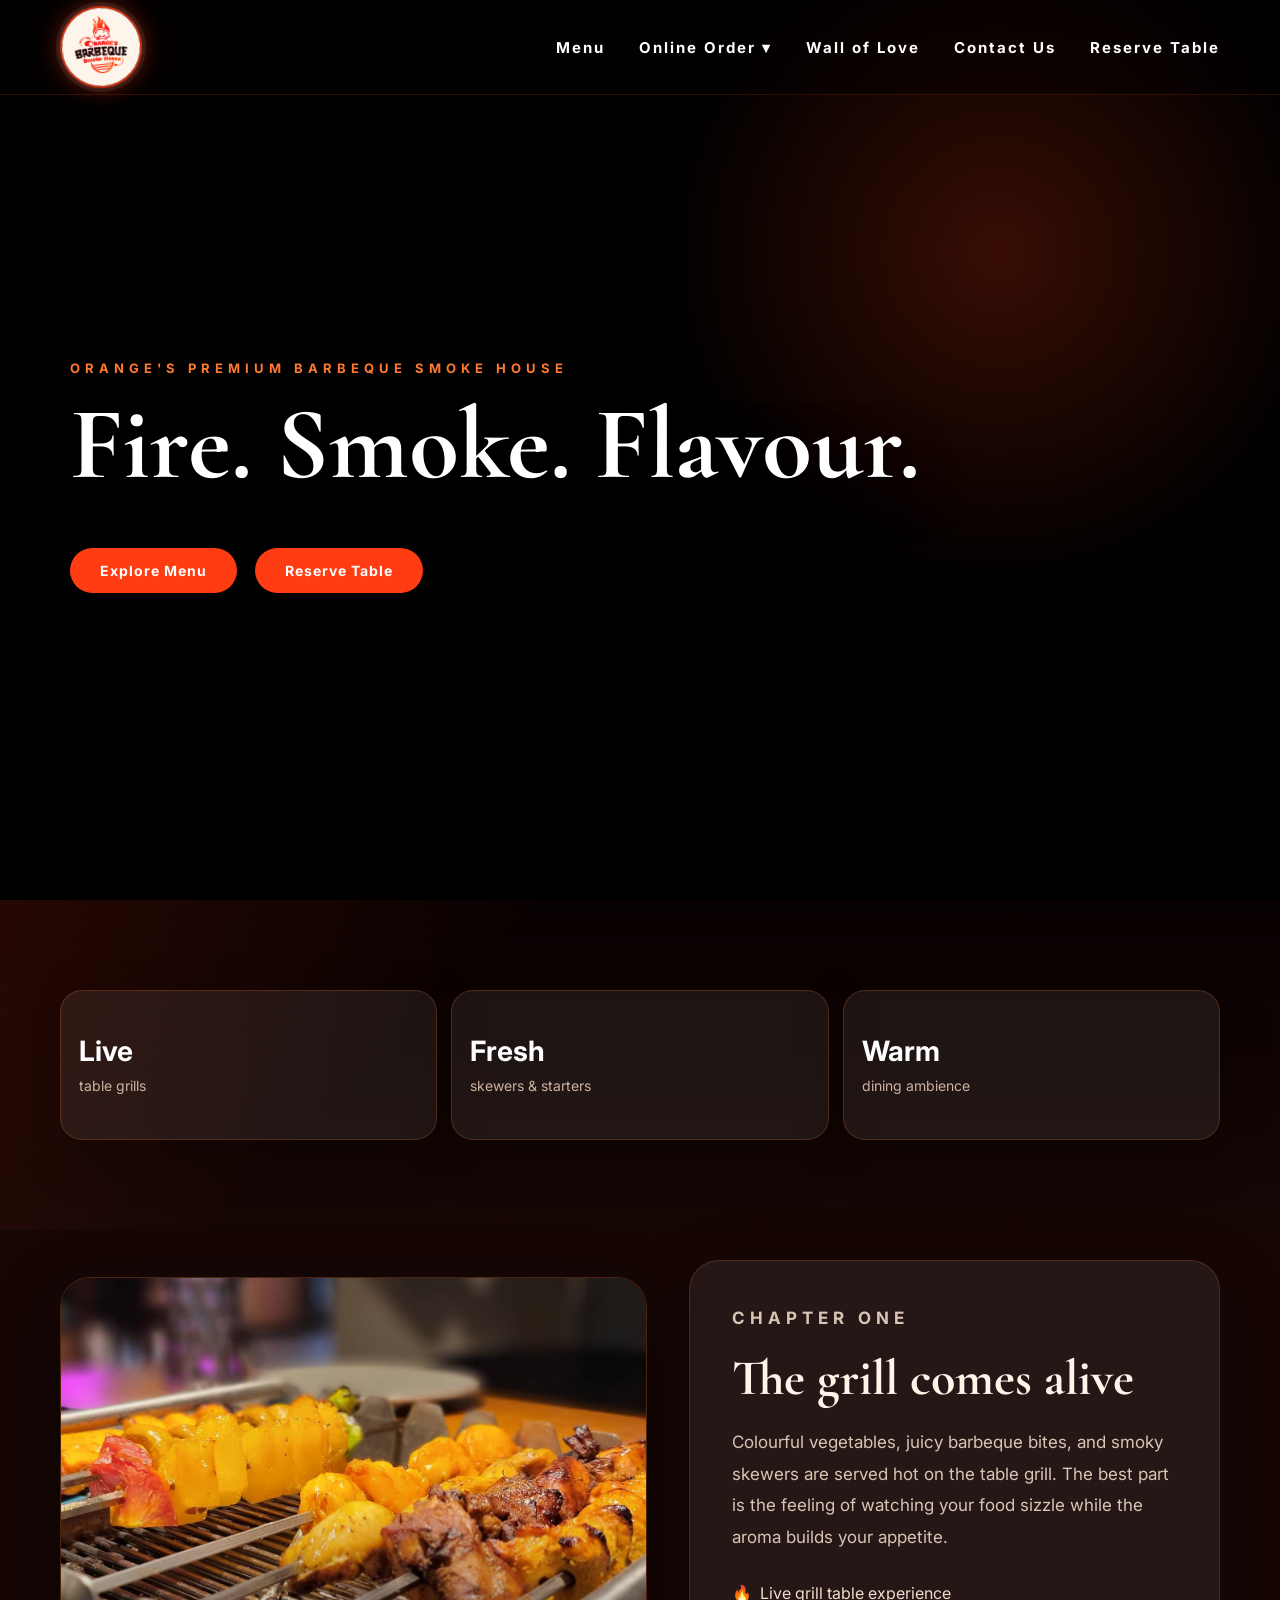
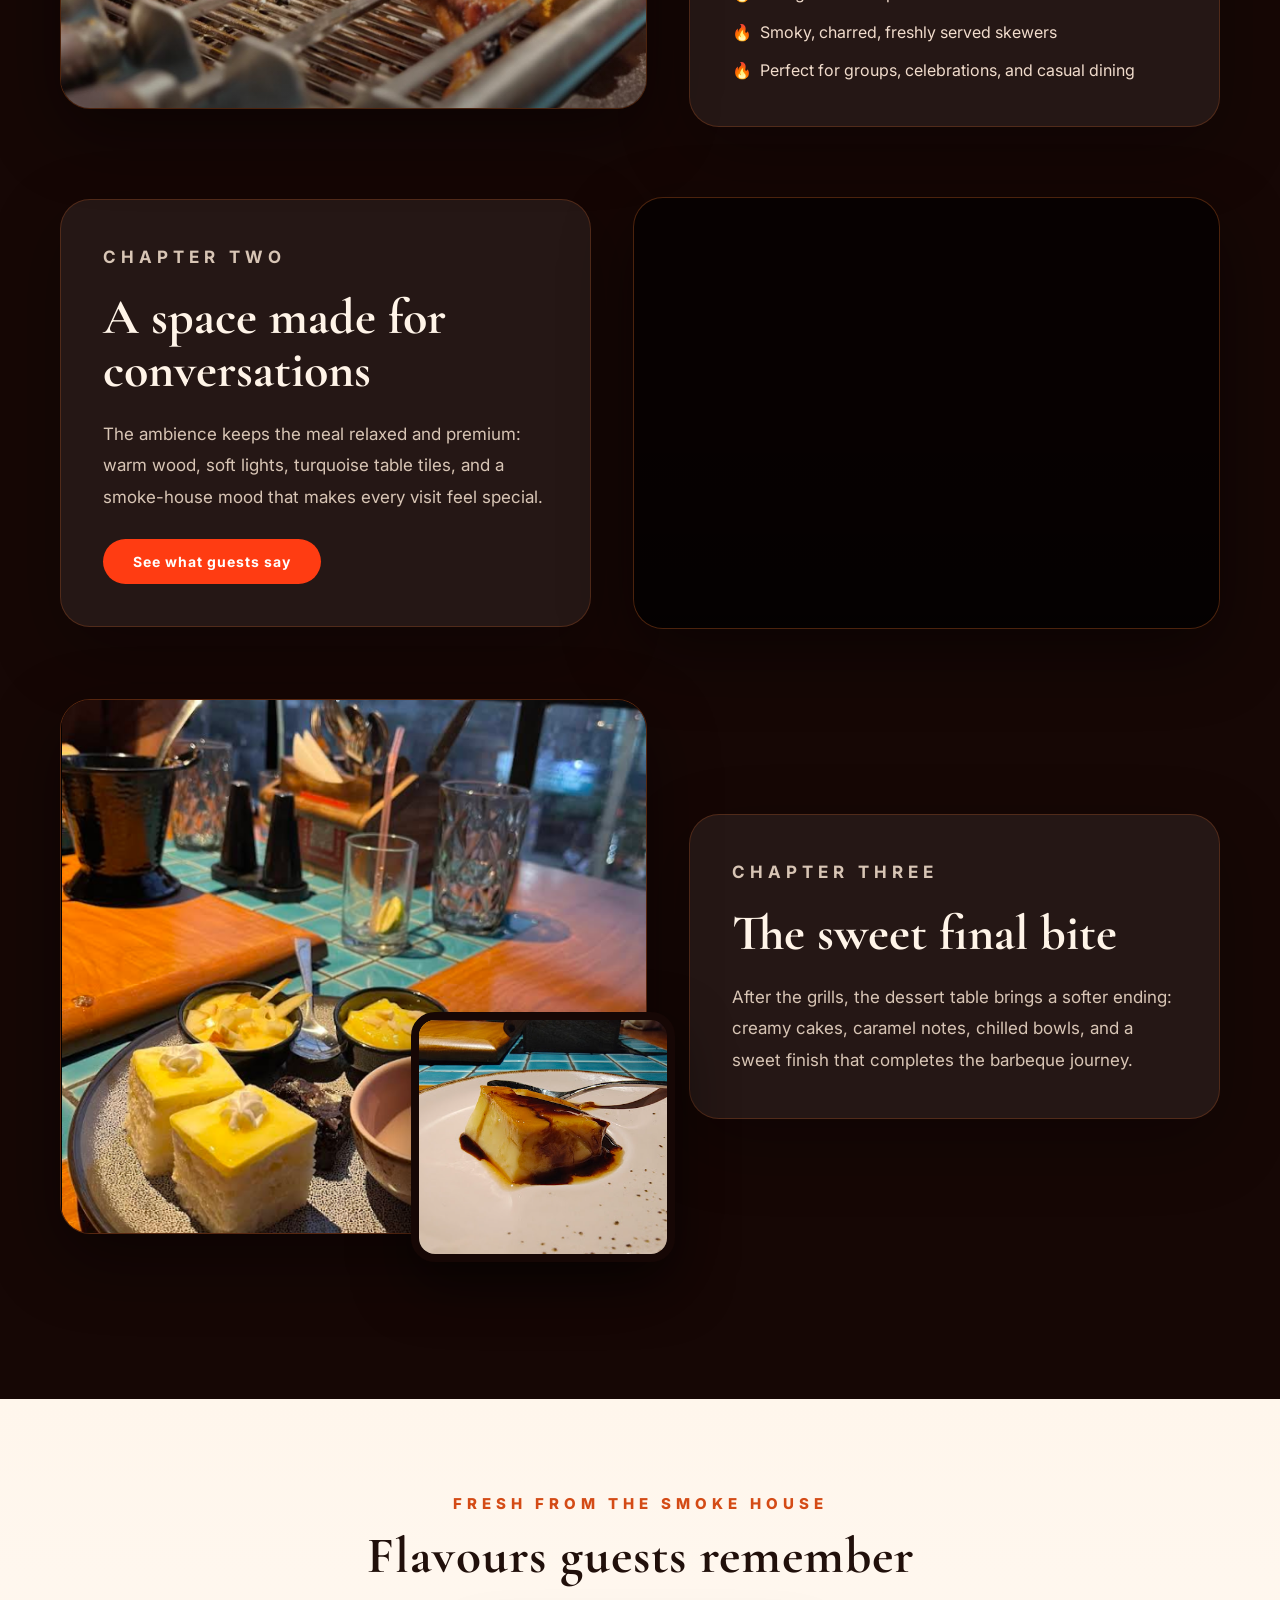
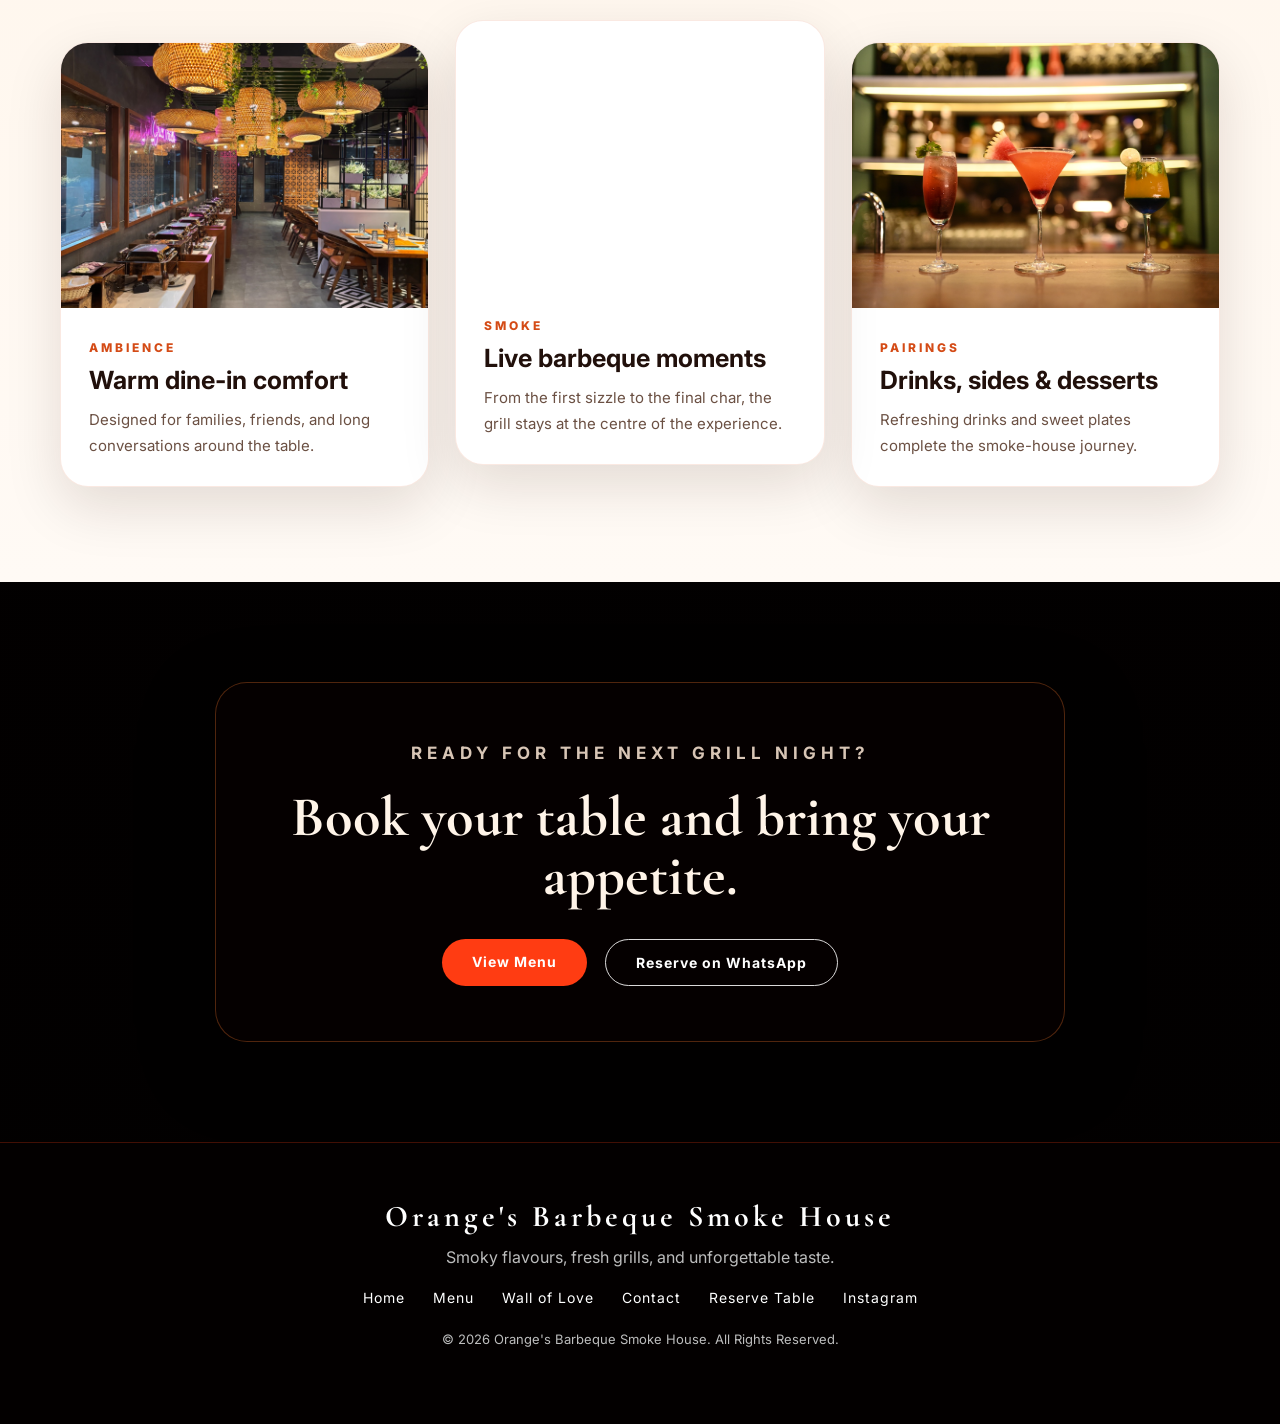
==== oranges-bbq-final/index.html @ 99df24ec "Update index.html" ====
<!DOCTYPE html>
<html lang="en">
<head>
  <meta charset="UTF-8" />
  <meta name="viewport" content="width=device-width, initial-scale=1.0" />
  <title>Orange's Barbeque Smoke House</title>
  <link rel="stylesheet" href="common.css" />
  <link rel="stylesheet" href="style.css" />
  <link rel="icon" type="image/x-icon" href="./assets/logo.jpeg" />
</head>
<body>

  <nav class="navbar">
    <a href="index.html#home" class="logo stamp-logo">
      <img src="./assets/logo.jpeg" alt="Orange's Barbeque Smoke House Logo" />
    </a>

    <button class="menu-btn" id="menuBtn" aria-label="Open navigation">
      <span></span><span></span><span></span>
    </button>

    <ul class="nav-links" id="navLinks">
      <li><a href="menu.html">Menu</a></li>
      <li class="dropdown" id="orderDropdown">
        <button class="dropdown-btn" type="button">Online Order ▾</button>
        <div class="dropdown-menu">
          <a href="https://www.zomato.com/jorhat/orange-barbeque-smoke-house-jorhat-locality-jorhat/order" target="_blank">Zomato</a>
          <a href="https://www.swiggy.com/city/jorhat/orange-barbeque-smoke-house-atilagaon-rest1365865?utm_source=GooglePlaceOrder&utm_campaign=GoogleMap&is_retargeting=true&media_source=GooglePlaceOrder" target="_blank">Swiggy</a>
        </div>
      </li>
      <li><a href="walloflove.html">Wall of Love</a></li>
      <li><a href="contact.html">Contact Us</a></li>
      <li>
        <a href="https://wa.me/916000787211?text=Hello%20Orange's%20Barbeque%20Smoke%20House%2C%20I%20want%20to%20reserve%20a%20table." target="_blank">Reserve Table</a>
      </li>
    </ul>
  </nav>

  <section class="home-section" id="home">
    <video class="bg-video" autoplay muted loop playsinline>
      <source src="./assets/story-ambience-video.mp4" type="video/mp4" />
    </video>
    <div class="video-overlay"></div>
    <div class="home-content">
      <p class="small-title">Orange's Premium Barbeque Smoke House</p>
      <h1>Fire. Smoke. Flavour.</h1>
      
      <div class="home-buttons">
        <a href="menu.html">Explore Menu</a>
        <a href="tel:+916000787211">Reserve Table</a>
      </div>
    </div>
  </section>

  <section class="story-intro-section">
    
      <div class="intro-stats">
        <div><strong>Live</strong><span>table grills</span></div>
        <div><strong>Fresh</strong><span>skewers & starters</span></div>
        <div><strong>Warm</strong><span>dining ambience</span></div>
      </div>
    </div>
  </section>

  <section class="media-story-section">
    <article class="story-row">
      <div class="story-media image-large">
        <img src="./assets/story-grill.png" alt="Barbeque skewers grilling at Orange's Barbeque Smoke House" />
      </div>
      <div class="story-text-card">
        <p class="eyebrow">Chapter One</p>
        <h2>The grill comes alive</h2>
        <p>Colourful vegetables, juicy barbeque bites, and smoky skewers are served hot on the table grill. The best part is the feeling of watching your food sizzle while the aroma builds your appetite.</p>
        <ul>
          <li>Live grill table experience</li>
          <li>Smoky, charred, freshly served skewers</li>
          <li>Perfect for groups, celebrations, and casual dining</li>
        </ul>
      </div>
    </article>

    <article class="story-row reverse">
      <div class="story-media video-frame">
        <video autoplay muted loop playsinline>
          <img src="./assets/table.jpeg" alt="Table Image">
        </video>
      </div>
      <div class="story-text-card">
        <p class="eyebrow">Chapter Two</p>
        <h2>A space made for conversations</h2>
        <p>The ambience keeps the meal relaxed and premium: warm wood, soft lights, turquoise table tiles, and a smoke-house mood that makes every visit feel special.</p>
        <a href="walloflove.html" class="text-link">See what guests say</a>
      </div>
    </article>

    <article class="story-row">
      <div class="story-media image-stack">
        <img class="main-dessert" src="./assets/story-dessert-platter.png" alt="Dessert platter at Orange's Barbeque Smoke House" />
        <img class="floating-dessert" src="./assets/story-caramel-dessert.png" alt="Caramel dessert at Orange's Barbeque Smoke House" />
      </div>
      <div class="story-text-card">
        <p class="eyebrow">Chapter Three</p>
        <h2>The sweet final bite</h2>
        <p>After the grills, the dessert table brings a softer ending: creamy cakes, caramel notes, chilled bowls, and a sweet finish that completes the barbeque journey.</p>
      </div>
    </article>
  </section>

  <section class="signature-section">
    <div class="section-title">
      <p>Fresh From The Smoke House</p>
      <h2>Flavours guests remember</h2>
    </div>

    <div class="signature-grid">
      <div class="signature-card">
        <img src="./assets/food2.jpg" alt="Orange's restaurant seating" />
        <div>
          <span>Ambience</span>
          <h3>Warm dine-in comfort</h3>
          <p>Designed for families, friends, and long conversations around the table.</p>
        </div>
      </div>

      <div class="signature-card featured-card">
        <video autoplay muted loop playsinline>
          <source src="./assets/story-food-video.mp4" type="video/mp4" />
        </video>
        <div>
          <span>Smoke</span>
          <h3>Live barbeque moments</h3>
          <p>From the first sizzle to the final char, the grill stays at the centre of the experience.</p>
        </div>
      </div>

      <div class="signature-card">
        <img src="./assets/food4.jpg" alt="Mocktails and drinks at Orange's Barbeque Smoke House" />
        <div>
          <span>Pairings</span>
          <h3>Drinks, sides & desserts</h3>
          <p>Refreshing drinks and sweet plates complete the smoke-house journey.</p>
        </div>
      </div>
    </div>
  </section>

  <section class="cta-section">
    <div class="cta-content">
      <p class="eyebrow">Ready for the next grill night?</p>
      <h2>Book your table and bring your appetite.</h2>
      <div class="cta-buttons">
        <a href="menu.html">View Menu</a>
        <a href="https://wa.me/916000787211?text=Hello%20Orange's%20Barbeque%20Smoke%20House%2C%20I%20want%20to%20reserve%20a%20table." target="_blank" class="outline-btn">Reserve on WhatsApp</a>
      </div>
    </div>
  </section>

  <footer class="footer">
    <div class="footer-content">
      <h2>Orange's Barbeque Smoke House</h2>
      <p>Smoky flavours, fresh grills, and unforgettable taste.</p>
      <div class="footer-links">
        <a href="index.html#home">Home</a>
        <a href="menu.html">Menu</a>
        <a href="walloflove.html">Wall of Love</a>
        <a href="contact.html">Contact</a>
        <a href="https://wa.me/916000787211?text=Hello%20Orange's%20Barbeque%20Smoke%20House%2C%20I%20want%20to%20reserve%20a%20table." target="_blank">Reserve Table</a>
        <a href="https://www.instagram.com/barbequesmokehouse2025/" target="_blank" rel="noopener noreferrer">
  Instagram
</a>
      </div>
      <p class="copyright">© 2026 Orange's Barbeque Smoke House. All Rights Reserved.</p>
    </div>
  </footer>

  <script src="script.js"></script>
  <script src="common.js"></script>
</body>
</html>
---- oranges-bbq-final/common.css ----
@import url('https://fonts.googleapis.com/css2?family=Cormorant+Garamond:wght@600;700&family=Inter:wght@400;500;600;700;800&display=swap');
:root {
  --dark: #070101;
  --dark-2: #110202;
  --accent: #ff3c12;
  --gold: #d9a441;
  --white: #fff;
  --muted: #d7d7d7;
}

* { margin: 0; padding: 0; box-sizing: border-box; }
html { scroll-behavior: smooth; }
body { overflow-x: hidden; }
a { color: inherit; }

/* COMMON NAVBAR */
.navbar {
  position: fixed;
  top: 0;
  left: 0;
  width: 100%;
  height: 95px;
  padding: 0 60px;
  display: flex;
  align-items: center;
  justify-content: space-between;
  z-index: 999;
  background: rgba(5, 0, 0, 0.55);
  backdrop-filter: blur(14px);
  border-bottom: 1px solid rgba(255, 60, 18, 0.18);
}

.logo { text-decoration: none; }
.stamp-logo {
  width: 82px;
  height: 82px;
  border-radius: 50%;
  overflow: hidden;
  display: flex;
  align-items: center;
  justify-content: center;
  background: #080101;
  border: 2px solid rgba(255, 60, 18, 0.8);
  box-shadow: 0 0 0 4px rgba(255,255,255,.08), 0 0 25px rgba(255, 60, 18, .45);
  transform: rotate(-4deg);
  transition: 0.3s ease;
}
.stamp-logo img { width: 115%; height: 115%; object-fit: cover; display: block; }
.stamp-logo:hover { transform: rotate(0deg) scale(1.06); }

.nav-links {
  display: flex;
  align-items: center;
  gap: 34px;
  list-style: none;
}
.nav-links li a,
.dropdown-btn {
  color: #fff;
  text-decoration: none;
  font-family: Georgia, 'Times New Roman', serif;
  font-size: 15px;
  letter-spacing: 2px;
  font-weight: 700;
  transition: color .3s ease;
}
.nav-links li a:hover,
.dropdown-btn:hover { color: var(--accent); }

.menu-btn {
  display: none;
  width: 40px;
  height: 34px;
  background: transparent;
  border: none;
  cursor: pointer;
  z-index: 1001;
}
.menu-btn span {
  display: block;
  width: 30px;
  height: 3px;
  background: #fff;
  margin: 6px 0;
  border-radius: 5px;
  transition: .3s ease;
}

/* ONLINE ORDER DROPDOWN */
.dropdown { position: relative; }
.dropdown-btn {
  background: transparent;
  border: none;
  cursor: pointer;
}
.dropdown-menu {
  position: absolute;
  top: 100%;
  left: 0;
  min-width: 165px;
  background: rgba(8, 0, 0, .98);
  border: 1px solid rgba(255, 60, 18, .35);
  border-radius: 14px;
  padding: 10px;
  display: none;
  flex-direction: column;
  gap: 8px;
  box-shadow: 0 18px 40px rgba(0,0,0,.45);
  z-index: 1002;
}
.dropdown-menu a {
  display: block;
  padding: 12px 16px;
  border-radius: 10px;
  color: #fff !important;
  text-decoration: none;
  font-size: 14px !important;
  letter-spacing: 1px !important;
  white-space: nowrap;
}
.dropdown-menu a:hover { background: var(--accent); color: #fff !important; }
.dropdown:hover .dropdown-menu,
.dropdown.active .dropdown-menu { display: flex; }

/* COMMON FOOTER */
.footer {
  position: relative;
  z-index: 5;
  background: #030000;
  color: #fff;
  padding: 55px 20px;
  text-align: center;
  border-top: 1px solid rgba(255, 60, 18, 0.25);
  font-family: Georgia, 'Times New Roman', serif;
}
.footer-content h2 { font-size: 30px; letter-spacing: 4px; margin-bottom: 12px; }
.footer-content p { color: #bdbdbd; margin-bottom: 22px; }
.footer-links { display: flex; justify-content: center; gap: 28px; margin-bottom: 25px; }
.footer-links a { color: #fff; text-decoration: none; font-size: 14px; letter-spacing: 1px; }
.footer-links a:hover { color: var(--accent); }
.copyright { font-size: 13px; color: #888; }

.page-top-space { padding-top: 95px; }

@media (max-width: 768px) {
  .navbar { height: 75px; padding: 0 20px; }
  .stamp-logo { width: 62px; height: 62px; }
  .menu-btn { display: block; }
  .nav-links {
    position: fixed;
    top: 75px;
    right: -100%;
    width: 78%;
    height: calc(100vh - 75px);
    background: rgba(8,0,0,.98);
    backdrop-filter: blur(15px);
    flex-direction: column;
    justify-content: flex-start;
    align-items: flex-start;
    padding: 45px 30px;
    gap: 26px;
    transition: right .4s ease;
    z-index: 1000;
  }
  .nav-links.active { right: 0; }
  .nav-links li a, .dropdown-btn { font-size: 18px; letter-spacing: 2px; }
  .menu-btn.active span:nth-child(1) { transform: rotate(45deg) translate(6px, 7px); }
  .menu-btn.active span:nth-child(2) { opacity: 0; }
  .menu-btn.active span:nth-child(3) { transform: rotate(-45deg) translate(6px, -7px); }
  .dropdown { width: 100%; }
  .dropdown-menu {
    position: static;
    width: 100%;
    margin-top: 12px;
    background: rgba(255,255,255,.07);
    border-radius: 14px;
    padding: 10px;
  }
  .dropdown-menu a { font-size: 16px !important; padding: 12px 14px; }
  .footer-links { flex-direction: column; gap: 14px; }
  .page-top-space { padding-top: 75px; }
}


/* UNIFORM BRAND POLISH */
:root {
  --brand-smoke: #070101;
  --brand-charcoal: #120604;
  --brand-ember: #ff6b1a;
  --brand-ember-soft: #ff8a2a;
  --brand-cream: #fff4e8;
  --brand-muted: #d8c5b5;
  --font-heading: 'Cormorant Garamond', Georgia, serif;
  --font-body: 'Inter', Arial, sans-serif;
}

body { font-family: var(--font-body); }
.nav-links li a,
.dropdown-btn,
.footer,
.footer-links a { font-family: var(--font-body); }
.footer-content h2 { font-family: var(--font-heading); }
.nav-links li a:hover,
.dropdown-btn:hover,
.footer-links a:hover { color: var(--brand-ember-soft); }
---- oranges-bbq-final/style.css ----
:root {
  --door-open-distance: 420px;
  --smoke-black: #070101;
  --charcoal: #120604;
  --ember: #ff3c12;
  --ember-soft: #ff7a2d;
  --cream: #fff4e8;
  --muted: #d8c5b5;
  --tile: #0f9aa3;
}

body {
  width: 100%;
  background: var(--smoke-black);
  color: #fff;
  font-family: Georgia, 'Times New Roman', serif;
}

/* HOME */
.home-section {
  position: relative;
  width: 100%;
  min-height: 100vh;
  overflow: hidden;
  background: #000;
  z-index: 1;
}
.bg-video {
  position: absolute;
  top: 0;
  left: 0;
  width: 100%;
  height: 100%;
  object-fit: cover;
  z-index: 1;
  opacity: 1;
  transition: opacity .6s ease;
}
.video-overlay {
  position: absolute;
  inset: 0;
  background:
    radial-gradient(circle at 78% 28%, rgba(255,60,18,.22), transparent 28%),
    linear-gradient(90deg, rgba(0,0,0,.88), rgba(0,0,0,.48), rgba(0,0,0,.82));
  z-index: 2;
  opacity: 1;
  transition: opacity .6s ease;
}
.home-content {
  position: relative;
  z-index: 3;
  min-height: 100vh;
  padding: 130px 70px 80px;
  display: flex;
  flex-direction: column;
  justify-content: center;
  align-items: flex-start;
  color: #fff;
  opacity: 1;
  transition: opacity .6s ease;
}
.home-content .small-title,
.eyebrow {
  color: var(--ember-soft);
  letter-spacing: 5px;
  font-size: 13px;
  font-weight: 700;
  margin-bottom: 18px;
  text-transform: uppercase;
}
.home-content h1 {
  font-size: clamp(50px, 8vw, 104px);
  line-height: .92;
  margin: 0 0 25px;
  max-width: 900px;
  text-shadow: 0 18px 50px rgba(0,0,0,.75);
}
.home-content p { font-size: 18px; line-height: 1.75; max-width: 640px; color: #f1e2d7; }
.home-buttons,
.cta-buttons { display: flex; gap: 18px; margin-top: 32px; flex-wrap: wrap; }
.home-buttons a,
.cta-buttons a,
.text-link {
  display: inline-block;
  padding: 14px 30px;
  background: var(--ember);
  color: #fff;
  border-radius: 50px;
  text-decoration: none;
  font-size: 14px;
  letter-spacing: 1px;
  font-weight: 700;
  transition: .3s ease;
}
.home-buttons a:hover,
.cta-buttons a:hover,
.text-link:hover { background: #fff; color: #080101; transform: translateY(-3px); }
.home-buttons .outline-btn,
.cta-buttons .outline-btn { background: transparent; border: 1px solid rgba(255,255,255,.85); }
/* STORY INTRO */
.story-intro-section {
  position: relative;
  z-index: 5;
  padding: 90px 60px;
  background:
    linear-gradient(135deg, rgba(255,60,18,.12), transparent 34%),
    linear-gradient(180deg, #080101, #160705);
}
.story-intro-wrap {
  max-width: 1180px;
  margin: auto;
  display: grid;
  grid-template-columns: 1.15fr .85fr;
  gap: 42px;
  align-items: center;
}
.intro-copy h2,
.story-text-card h2,
.cta-content h2 {
  color: var(--cream);
  font-size: clamp(34px, 4.4vw, 58px);
  line-height: 1.06;
  margin-bottom: 22px;
}
.intro-copy p:last-child,
.story-text-card p,
.cta-content p {
  color: var(--muted);
  font-size: 17px;
  line-height: 1.85;
}
.intro-stats {
  display: grid;
  grid-template-columns: repeat(3, 1fr);
  gap: 14px;
}
.intro-stats div {
  min-height: 150px;
  padding: 24px 18px;
  border-radius: 22px;
  background: rgba(255,255,255,.07);
  border: 1px solid rgba(255,122,45,.22);
  box-shadow: 0 18px 50px rgba(0,0,0,.25);
  display: flex;
  flex-direction: column;
  justify-content: center;
}
.intro-stats strong {
  display: block;
  color: #fff;
  font-size: 28px;
  margin-bottom: 8px;
}
.intro-stats span {
  color: #cdb3a0;
  font-size: 14px;
  line-height: 1.4;
}

/* MEDIA STORY */
.media-story-section {
  position: relative;
  z-index: 5;
  padding: 30px 60px 95px;
  background: #160705;
}
.story-row {
  max-width: 1180px;
  margin: 0 auto 70px;
  display: grid;
  grid-template-columns: 1.05fr .95fr;
  gap: 42px;
  align-items: center;
}
.story-row.reverse { grid-template-columns: .95fr 1.05fr; }
.story-row.reverse .story-media { order: 2; }
.story-row.reverse .story-text-card { order: 1; }
.story-media {
  position: relative;
  min-height: 430px;
  border-radius: 30px;
  overflow: hidden;
  box-shadow: 0 25px 70px rgba(0,0,0,.45);
  border: 1px solid rgba(255,122,45,.28);
  background: #070101;
}
.story-media img,
.story-media video {
  width: 100%;
  height: 100%;
  min-height: 430px;
  object-fit: cover;
  display: block;
}
.story-media::after {
  content: "";
  position: absolute;
  inset: 0;
  background: linear-gradient(180deg, transparent 50%, rgba(0,0,0,.38));
  pointer-events: none;
}
.story-text-card {
  padding: 42px;
  border-radius: 30px;
  background: rgba(255,255,255,.065);
  border: 1px solid rgba(255,122,45,.20);
  box-shadow: 0 24px 70px rgba(0,0,0,.28);
}
.story-text-card h2 { font-size: clamp(32px, 4vw, 50px); }
.story-text-card ul {
  list-style: none;
  margin: 28px 0 0;
  display: grid;
  gap: 13px;
}
.story-text-card li {
  color: #f1dccc;
  padding-left: 28px;
  position: relative;
  line-height: 1.6;
}
.story-text-card li::before {
  content: "🔥";
  position: absolute;
  left: 0;
  top: 0;
}
.text-link { margin-top: 26px; }
.image-stack {
  overflow: visible;
  background: transparent;
  border: none;
  box-shadow: none;
}
.image-stack::after { display: none; }
.image-stack .main-dessert {
  border-radius: 30px;
  border: 1px solid rgba(255,122,45,.28);
  box-shadow: 0 25px 70px rgba(0,0,0,.45);
}
.floating-dessert {
  position: absolute;
  right: -28px;
  bottom: -28px;
  width: 45% !important;
  height: 250px !important;
  min-height: 250px !important;
  border-radius: 24px;
  border: 8px solid #160705;
  box-shadow: 0 22px 55px rgba(0,0,0,.52);
}

/* SIGNATURE */
.signature-section {
  position: relative;
  z-index: 5;
  padding: 95px 60px;
  background: linear-gradient(180deg, #fff6ec, #fffaf5);
  color: #21100b;
}
.section-title { text-align: center; margin-bottom: 55px; }
.section-title p { color: #d44b16; font-size: 15px; letter-spacing: 5px; text-transform: uppercase; margin-bottom: 12px; font-weight: 800; }
.section-title h2 { font-size: clamp(34px, 4vw, 52px); letter-spacing: 1px; margin: 0; }
.signature-grid {
  max-width: 1180px;
  margin: auto;
  display: grid;
  grid-template-columns: repeat(3, 1fr);
  gap: 26px;
}
.signature-card {
  overflow: hidden;
  border-radius: 28px;
  background: #fff;
  box-shadow: 0 20px 55px rgba(42,17,8,.13);
  border: 1px solid rgba(212,75,22,.12);
  transition: .3s ease;
}
.signature-card:hover { transform: translateY(-8px); box-shadow: 0 28px 70px rgba(42,17,8,.20); }
.signature-card img,
.signature-card video {
  width: 100%;
  height: 265px;
  object-fit: cover;
  display: block;
}
.featured-card { transform: translateY(-22px); }
.featured-card:hover { transform: translateY(-30px); }
.signature-card div { padding: 28px; }
.signature-card span {
  display: inline-block;
  color: #d44b16;
  font-size: 12px;
  letter-spacing: 3px;
  text-transform: uppercase;
  font-weight: 800;
  margin-bottom: 10px;
}
.signature-card h3 { font-size: 25px; margin-bottom: 12px; }
.signature-card p { color: #6b5043; line-height: 1.7; font-size: 15px; }

/* CTA */
.cta-section {
  position: relative;
  z-index: 5;
  padding: 100px 24px;
  background:
    linear-gradient(rgba(0,0,0,.68), rgba(0,0,0,.72)),
    url('./assets/story-grill.png') center/cover fixed;
  text-align: center;
}
.cta-content {
  max-width: 850px;
  margin: auto;
  padding: 55px 35px;
  border-radius: 32px;
  background: rgba(7,1,1,.74);
  border: 1px solid rgba(255,122,45,.30);
  box-shadow: 0 24px 75px rgba(0,0,0,.45);
}
.cta-content h2 { margin-bottom: 10px; }
.cta-buttons { justify-content: center; }

@media (max-width: 992px) {
  .story-intro-wrap,
  .story-row,
  .story-row.reverse,
  .signature-grid { grid-template-columns: 1fr; }
  .story-row.reverse .story-media,
  .story-row.reverse .story-text-card { order: initial; }
  .intro-stats { grid-template-columns: 1fr 1fr 1fr; }
  .featured-card { transform: none; }
  .featured-card:hover { transform: translateY(-8px); }
}

@media (max-width: 768px) {
  .scroll-text { bottom: 35px; font-size: 11px; letter-spacing: 4px; width: 100%; }
  .scroll-text span { font-size: 24px; }
  .home-content { padding: 105px 22px 70px; }
  .home-content .small-title, .eyebrow { font-size: 11px; letter-spacing: 3px; }
  .home-content h1 { font-size: 48px; line-height: 1.05; }
  .home-content p { font-size: 15px; max-width: 95%; }
  .home-buttons, .cta-buttons { flex-direction: column; gap: 14px; align-items: flex-start; }
  .cta-buttons { align-items: center; }
  .home-buttons a, .cta-buttons a { min-width: 205px; text-align: center; padding: 12px 18px; font-size: 13px; }
  .story-intro-section, .media-story-section, .signature-section { padding-left: 20px; padding-right: 20px; }
  .story-intro-section { padding-top: 70px; padding-bottom: 70px; }
  .media-story-section { padding-top: 5px; padding-bottom: 65px; }
  .story-row { margin-bottom: 45px; gap: 26px; }
  .story-media, .story-media img, .story-media video { min-height: 310px; }
  .story-text-card { padding: 28px 22px; }
  .intro-stats { grid-template-columns: 1fr; }
  .intro-stats div { min-height: 110px; }
  .floating-dessert {
    position: relative;
    right: auto;
    bottom: auto;
    width: 88% !important;
    height: 220px !important;
    min-height: 220px !important;
    margin: -60px auto 0;
    border-width: 6px;
  }
  .signature-section { padding-top: 75px; padding-bottom: 75px; }
  .signature-card img, .signature-card video { height: 230px; }
  .cta-section { padding: 70px 18px; background-attachment: scroll; }
  .cta-content { padding: 38px 22px; }
}

@media (max-width: 480px) {
  .home-content h1 { font-size: 40px; }
  .story-media, .story-media img, .story-media video { min-height: 250px; }
}


/* FONT UNIFORMITY FIX */
body { font-family: 'Inter', Arial, sans-serif; }
.home-content h1,
.story-text-card h2,
.intro-copy h2,
.section-title h2,
.cta-content h2 { font-family: 'Cormorant Garamond', Georgia, serif; }
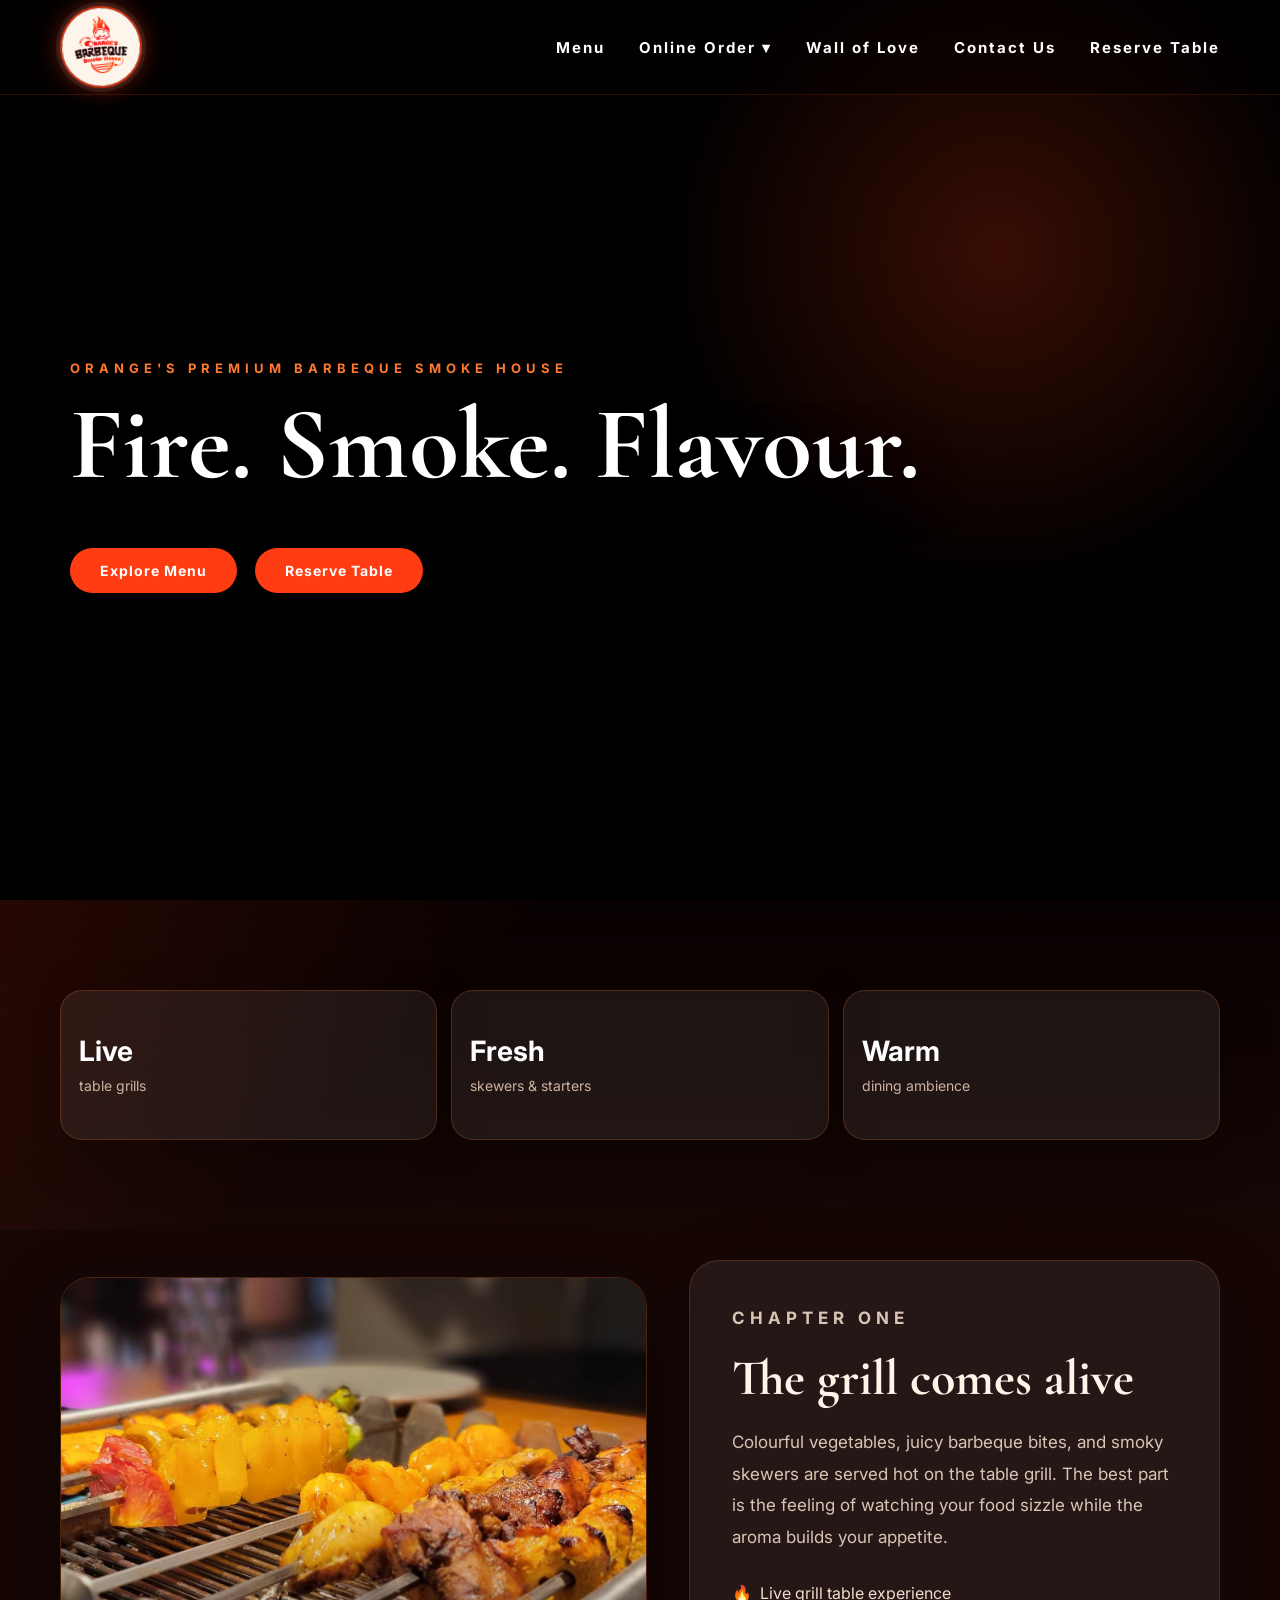
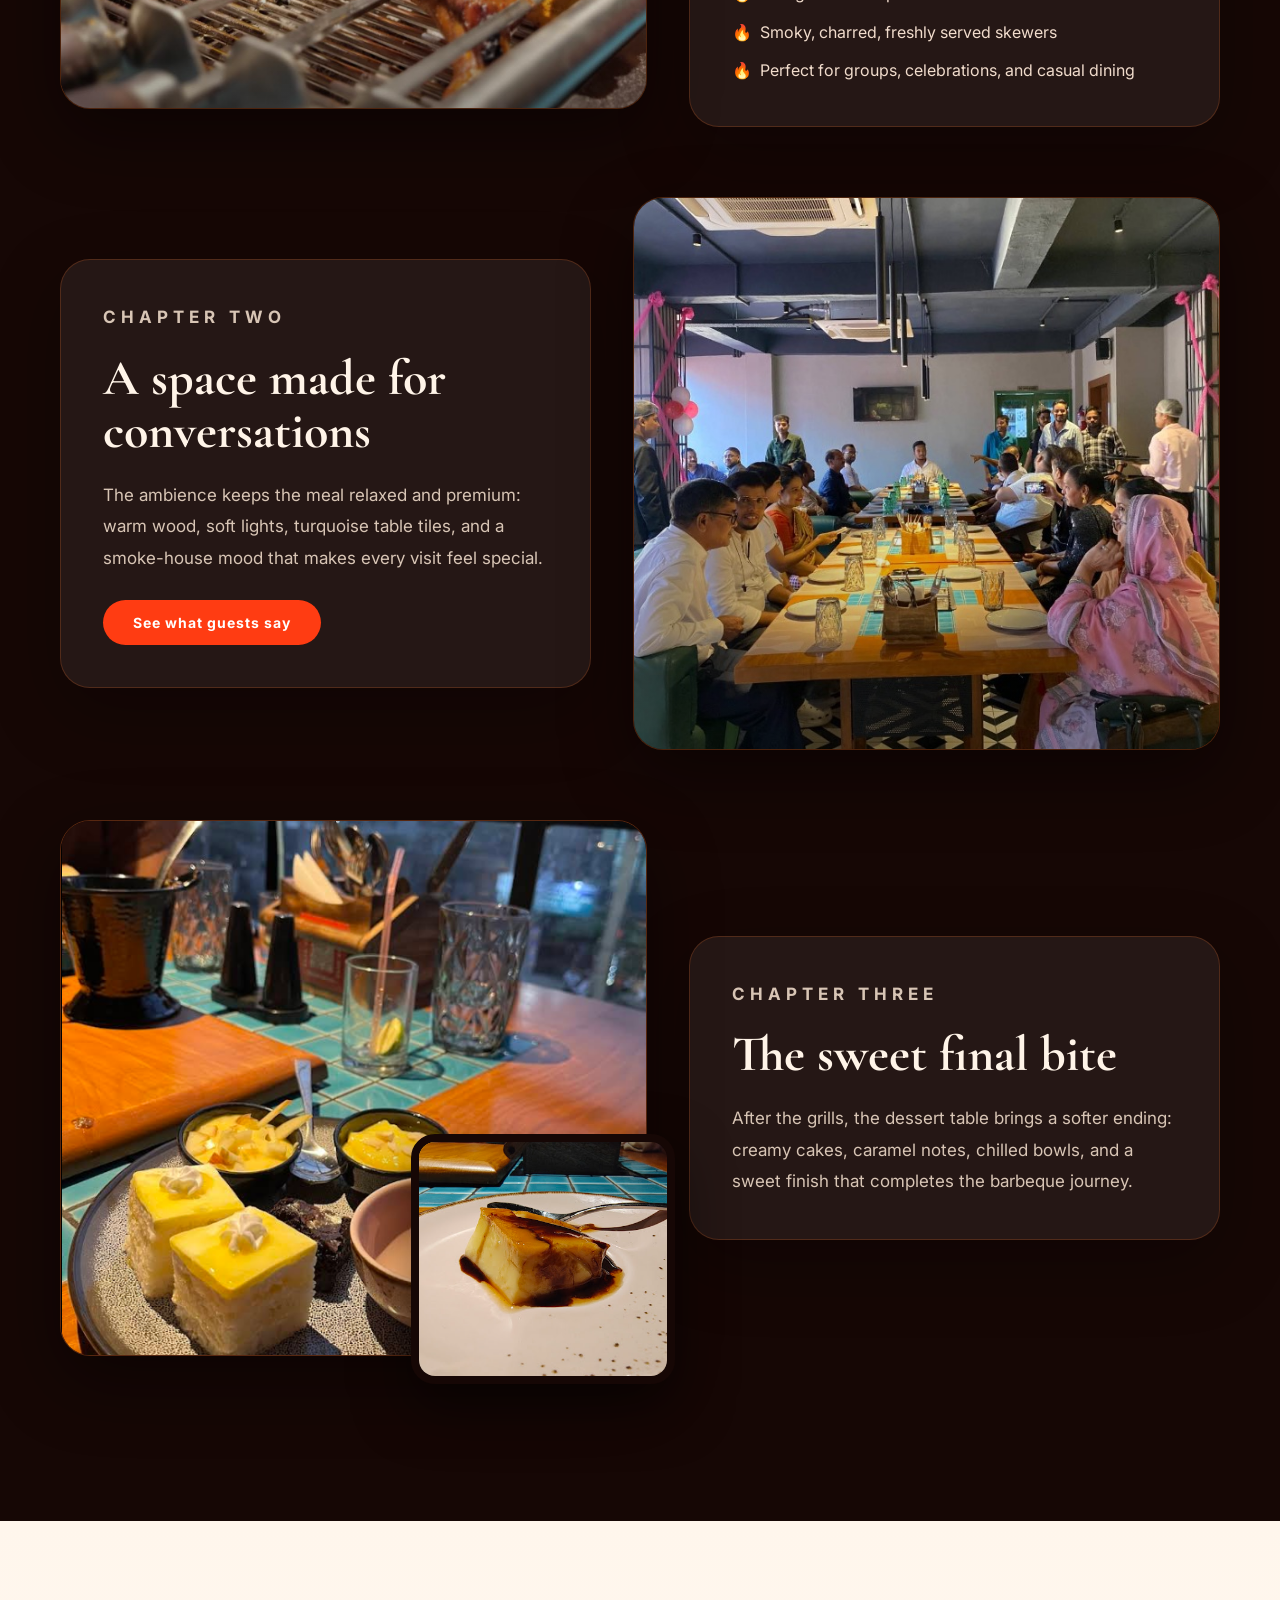
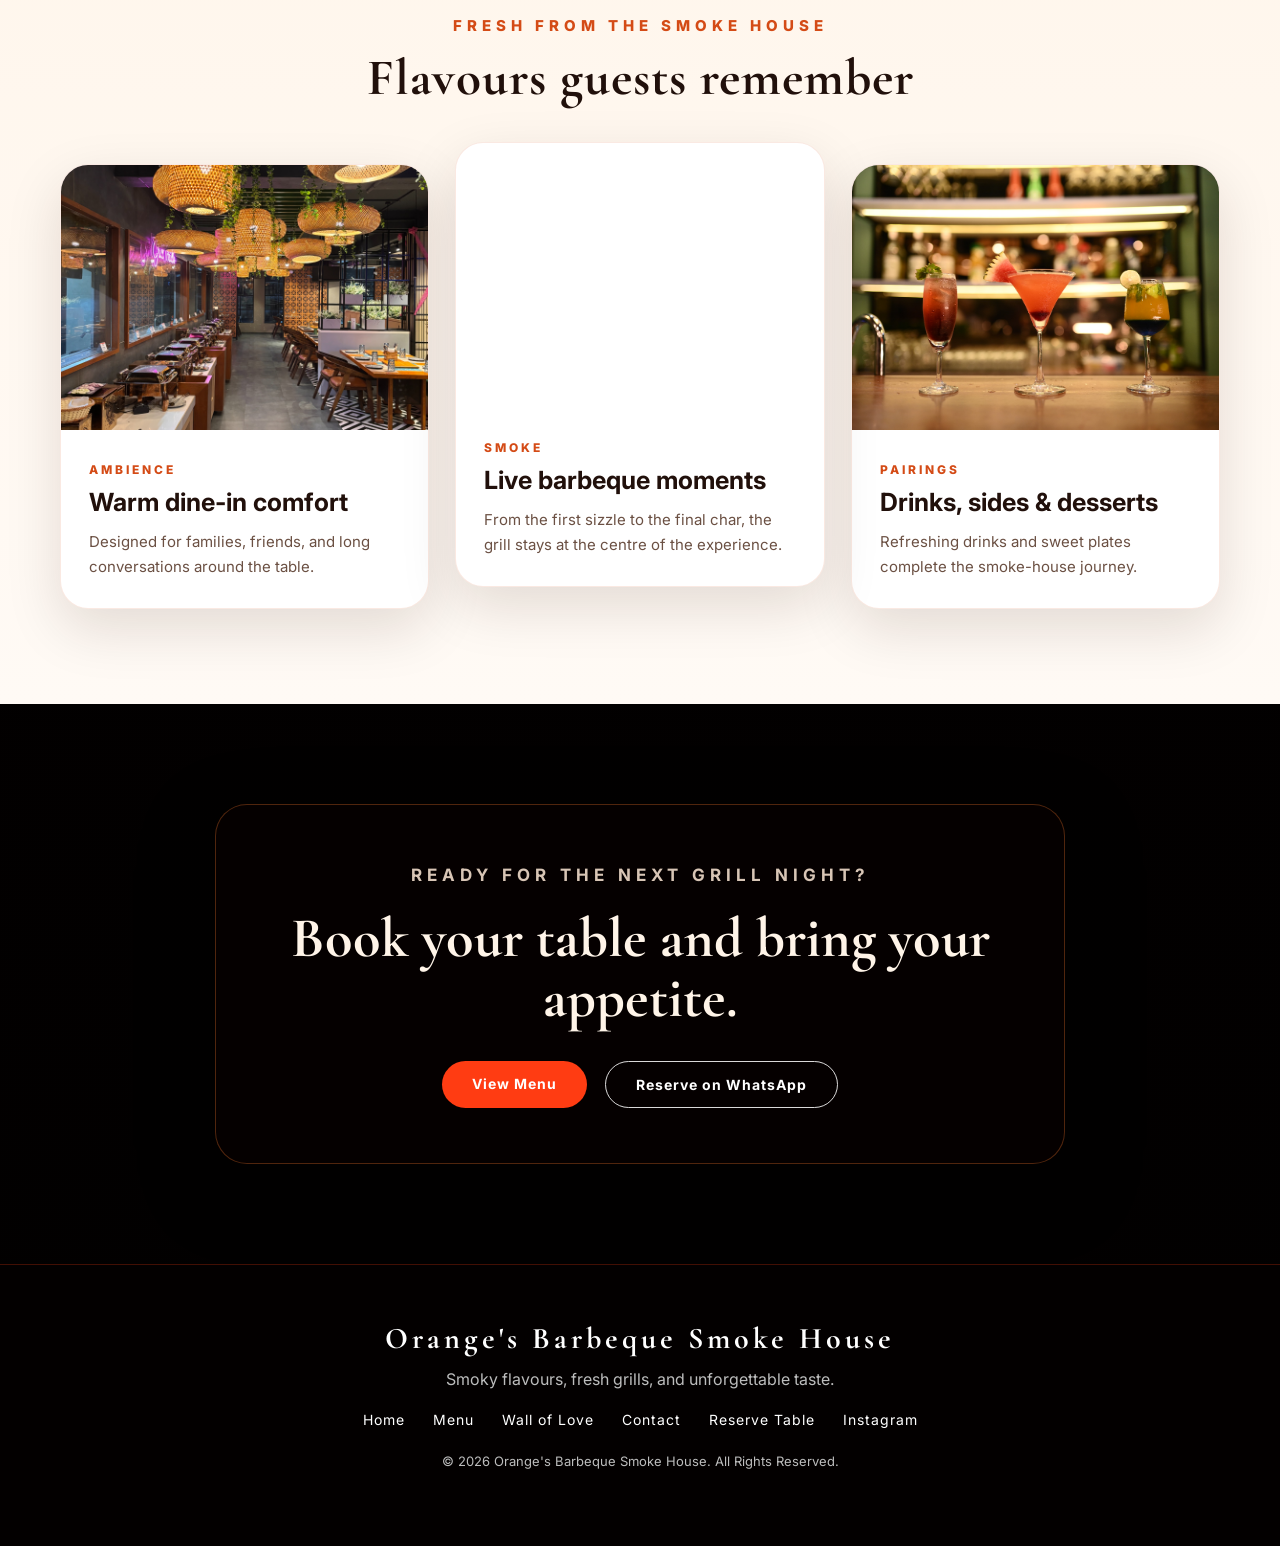
==== commit f6f88981: "Update index.html" ====
--- a/oranges-bbq-final/index.html
+++ b/oranges-bbq-final/index.html
@@ -81,9 +81,7 @@
 
     <article class="story-row reverse">
       <div class="story-media video-frame">
-        <video autoplay muted loop playsinline>
-          <img src="./assets/table.jpeg" alt="Table Image">
-        </video>
+          <img src="./assets/table.jpeg" alt="Table Image"/>
       </div>
       <div class="story-text-card">
         <p class="eyebrow">Chapter Two</p>
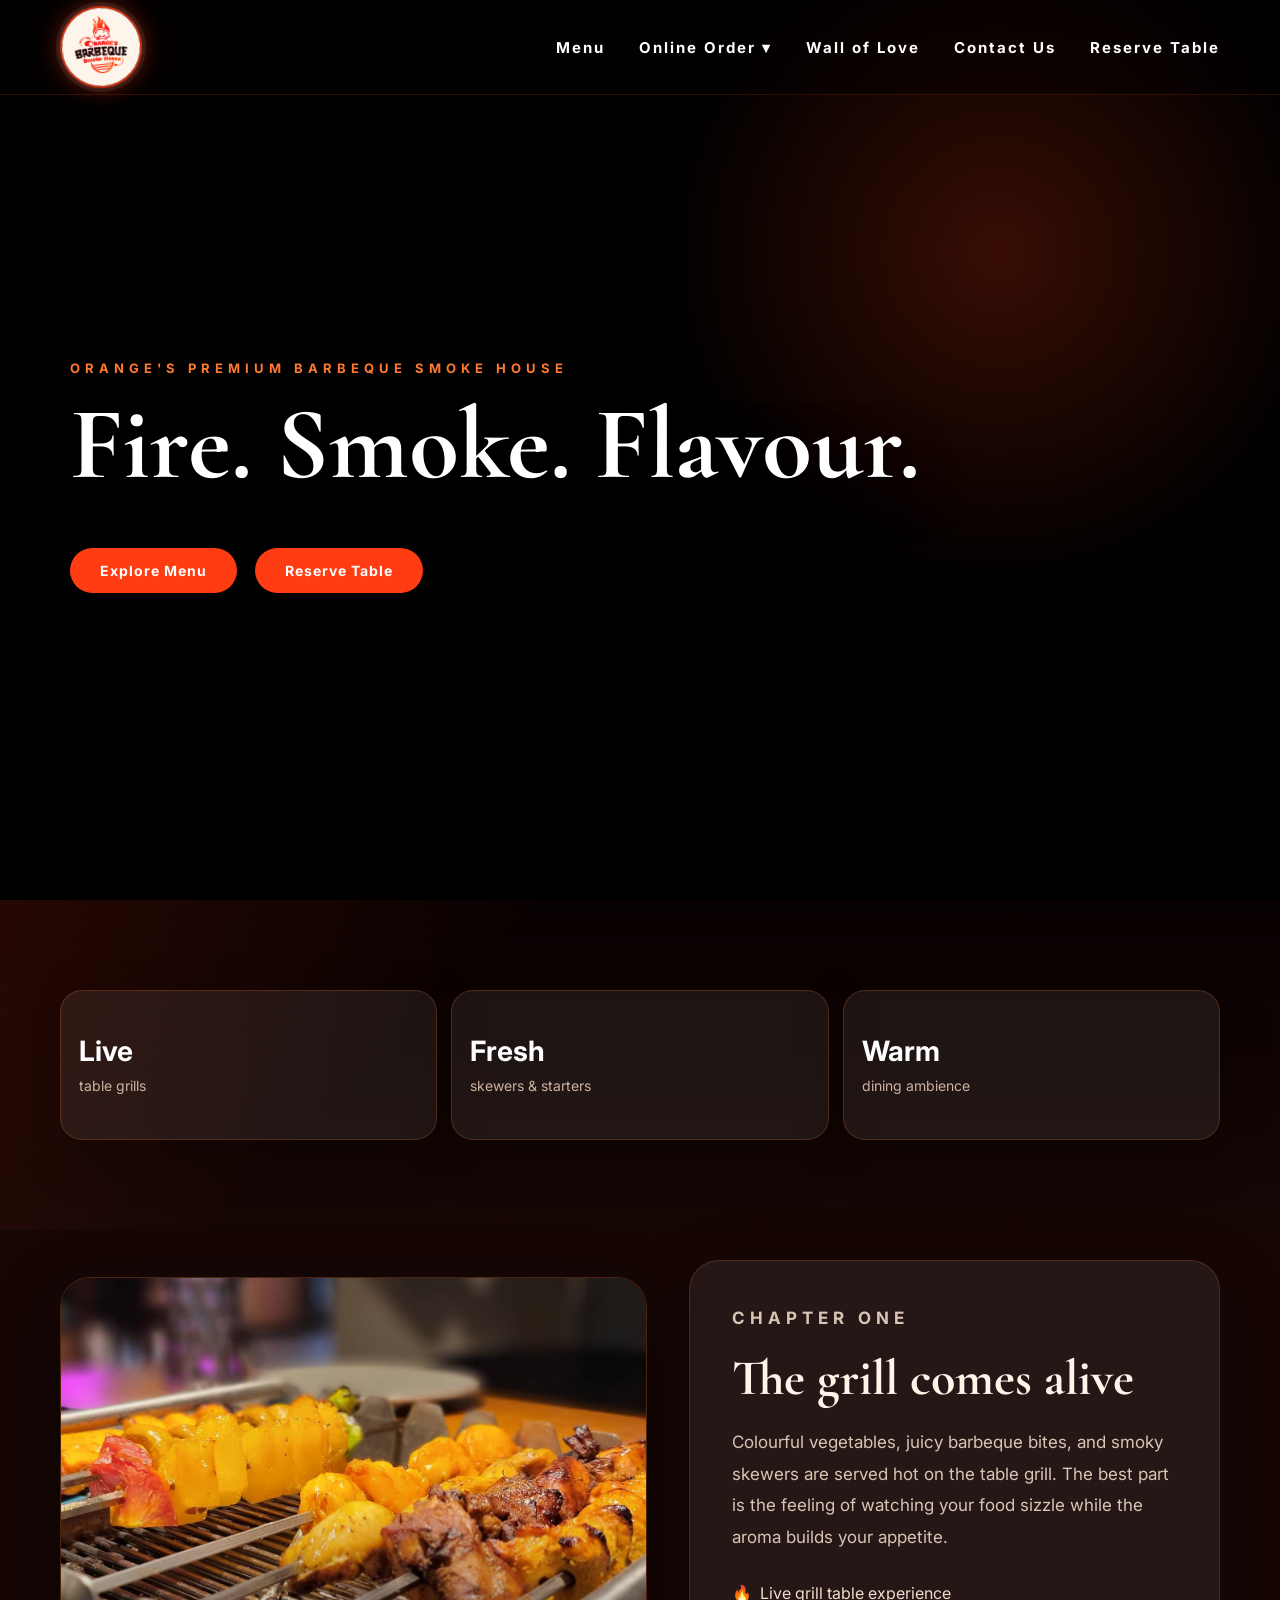
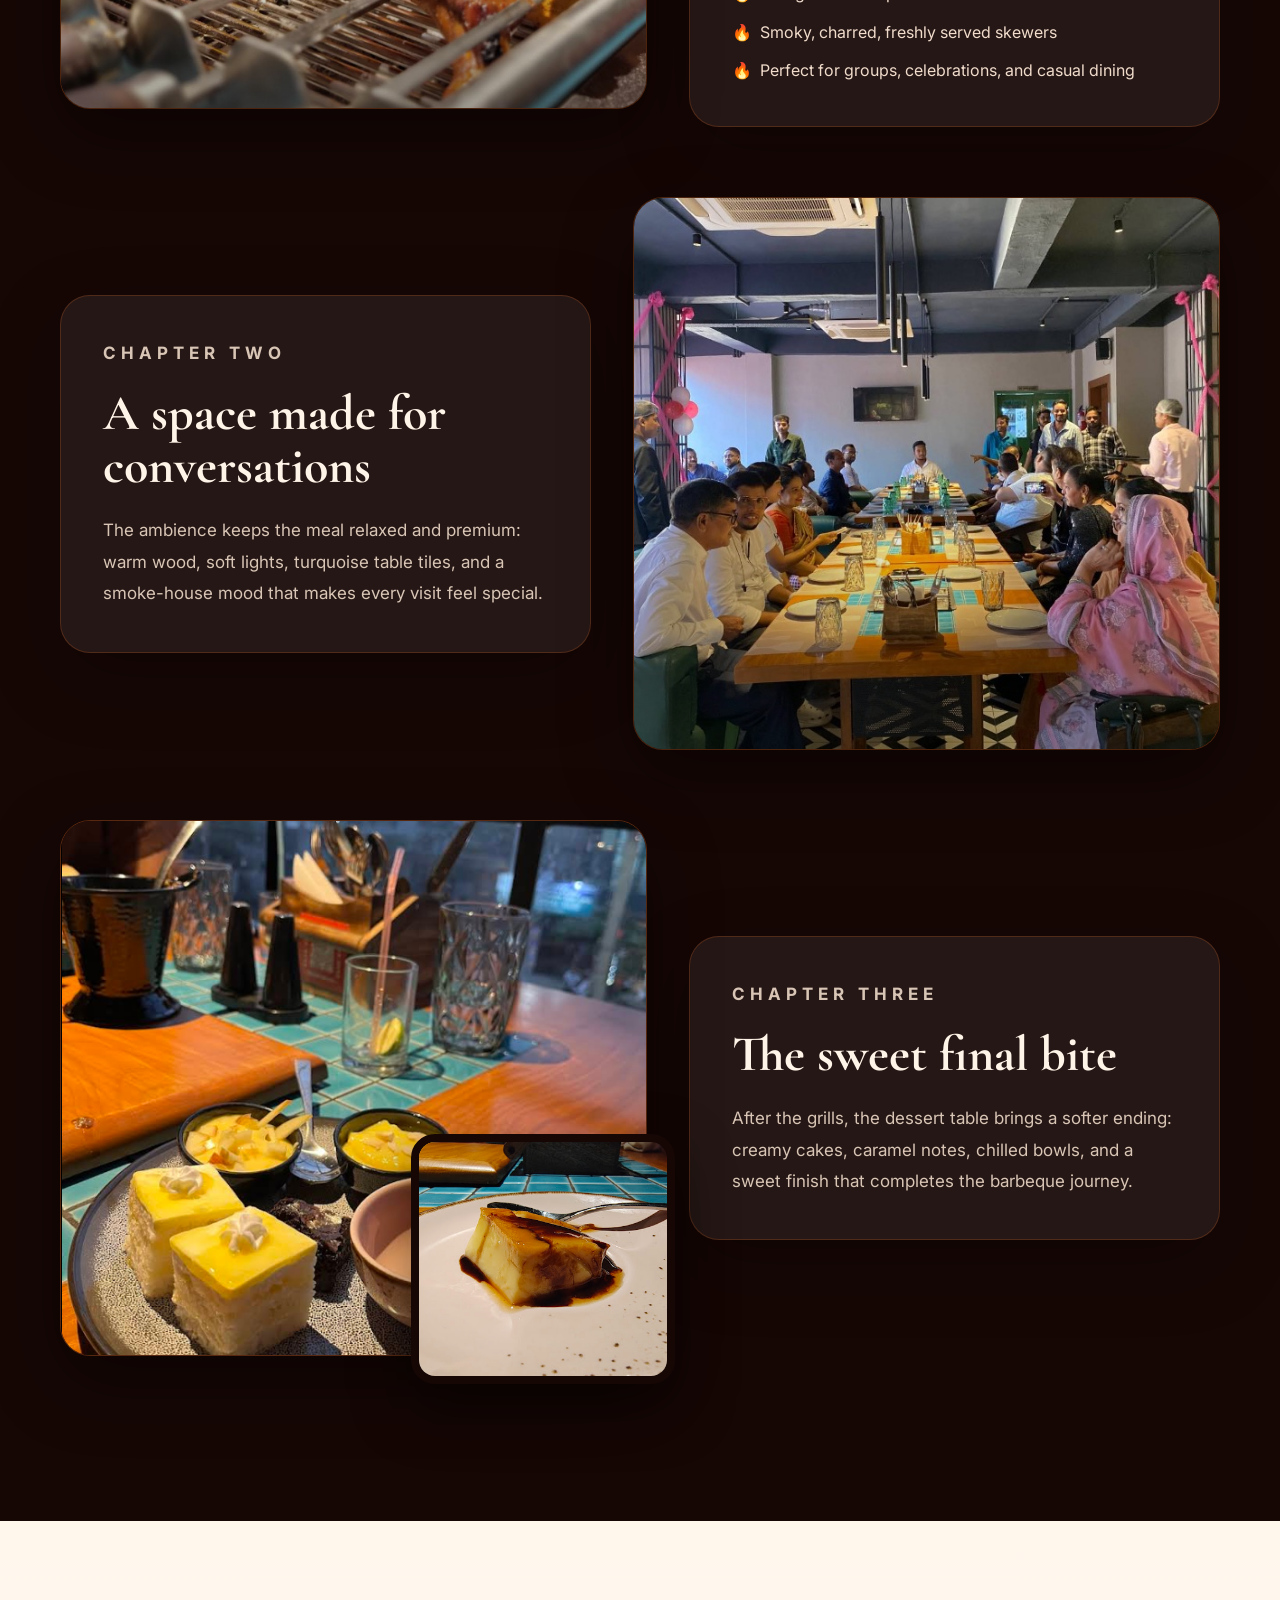
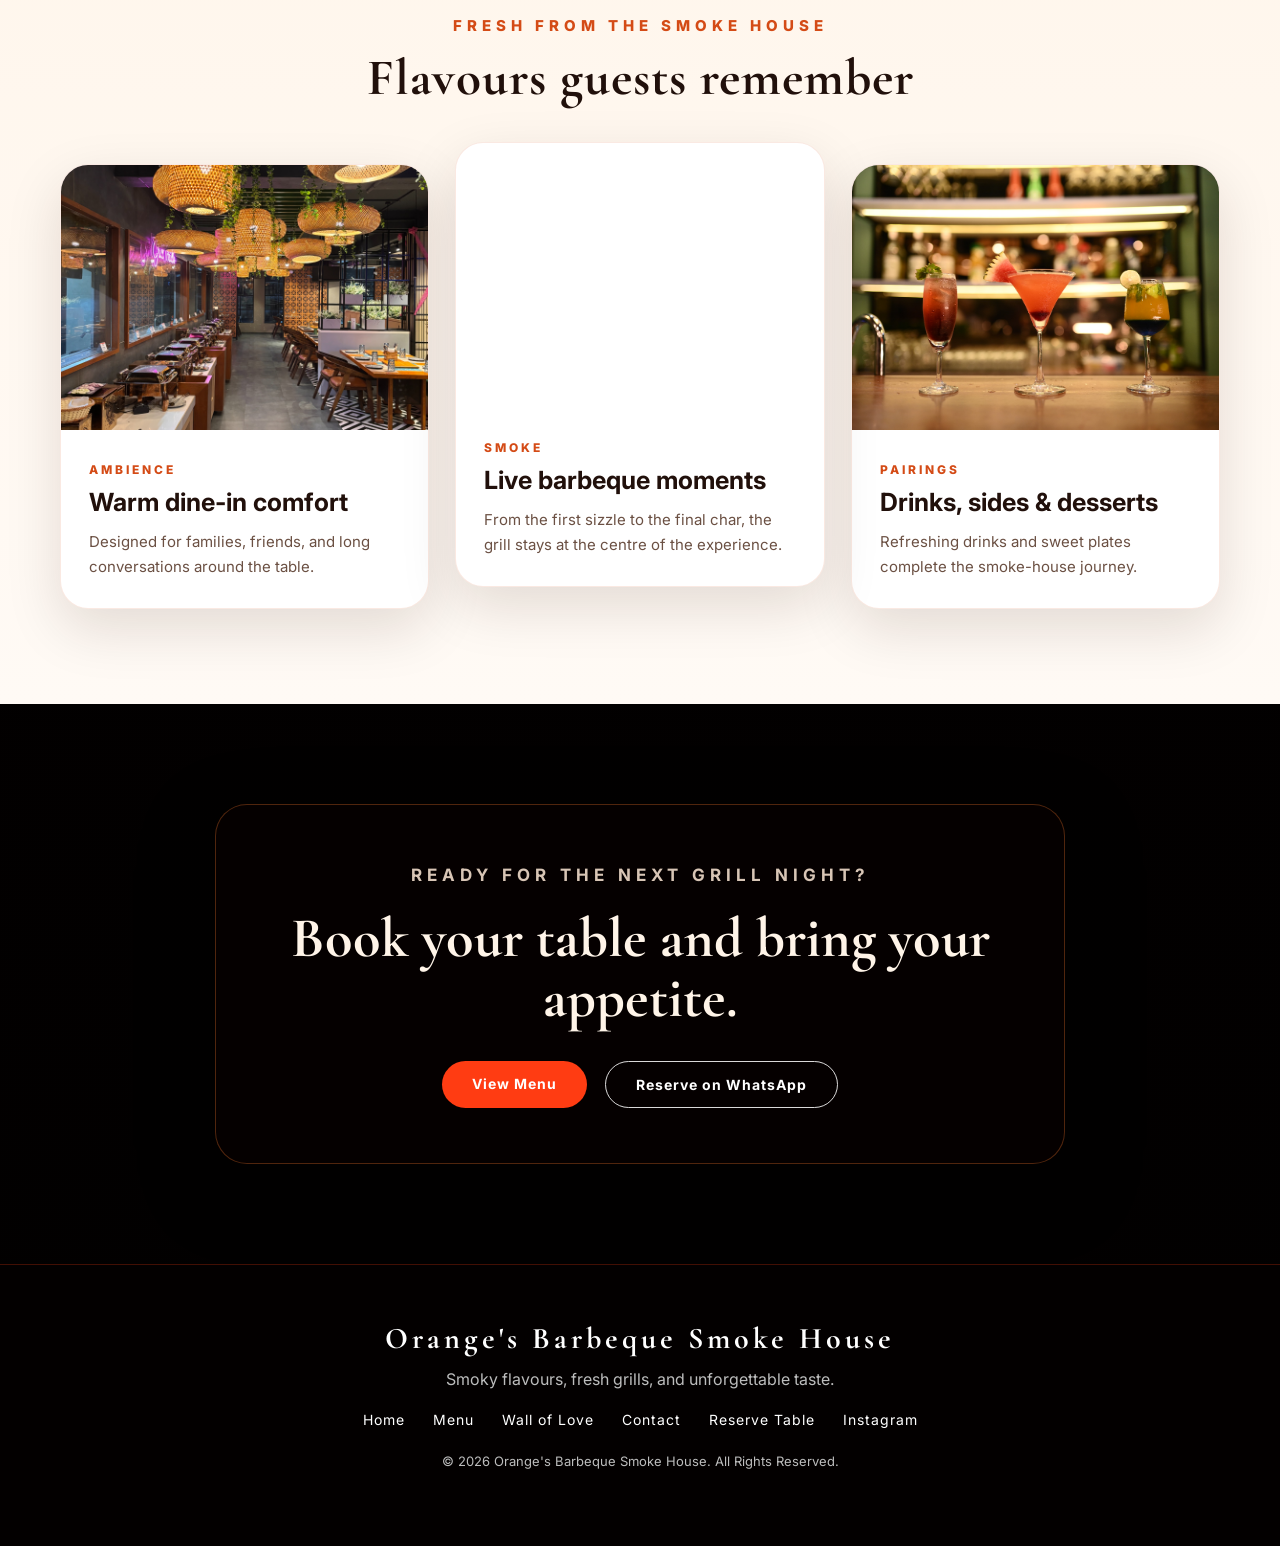
==== commit 153d4cb3: "Remove guest feedback link from Chapter Two Removed link to 'See what guests say' in Chapter Two." ====
--- a/oranges-bbq-final/index.html
+++ b/oranges-bbq-final/index.html
@@ -87,7 +87,7 @@
         <p class="eyebrow">Chapter Two</p>
         <h2>A space made for conversations</h2>
         <p>The ambience keeps the meal relaxed and premium: warm wood, soft lights, turquoise table tiles, and a smoke-house mood that makes every visit feel special.</p>
-        <a href="walloflove.html" class="text-link">See what guests say</a>
+        
       </div>
     </article>
 
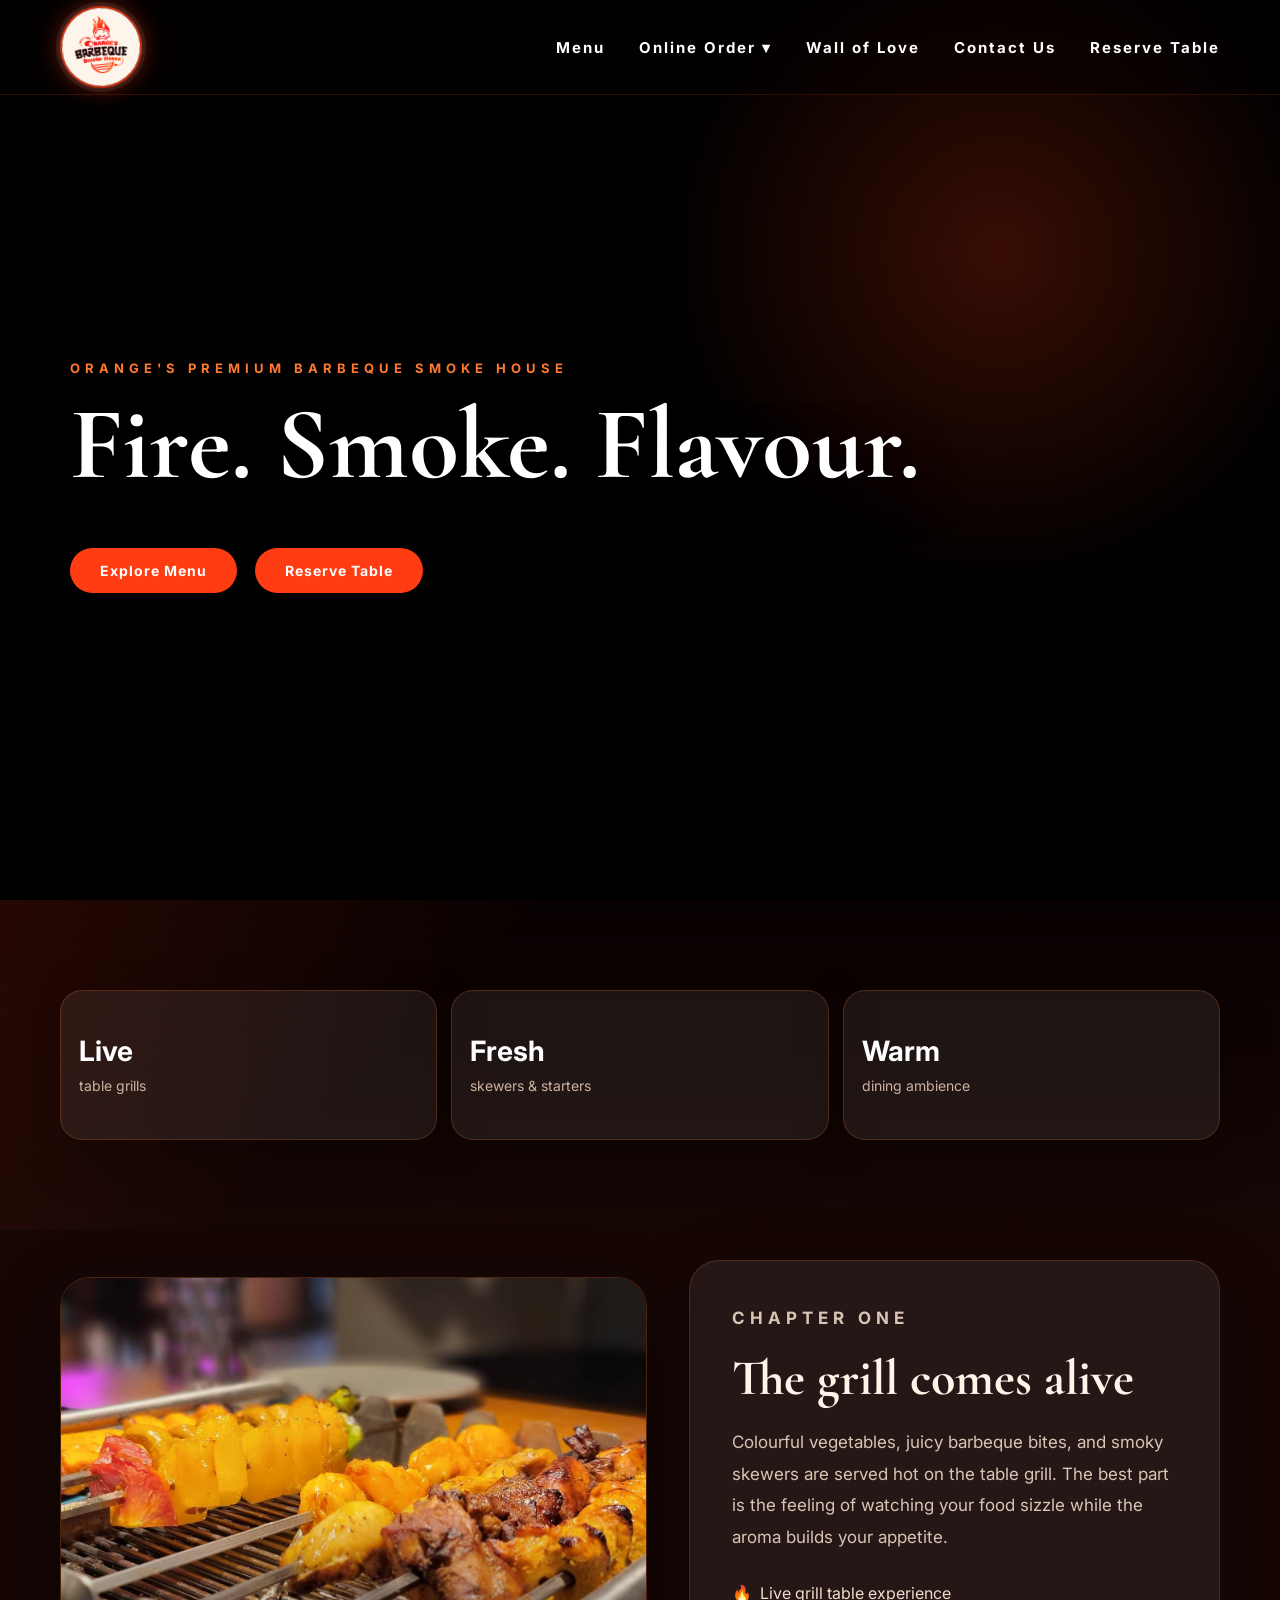
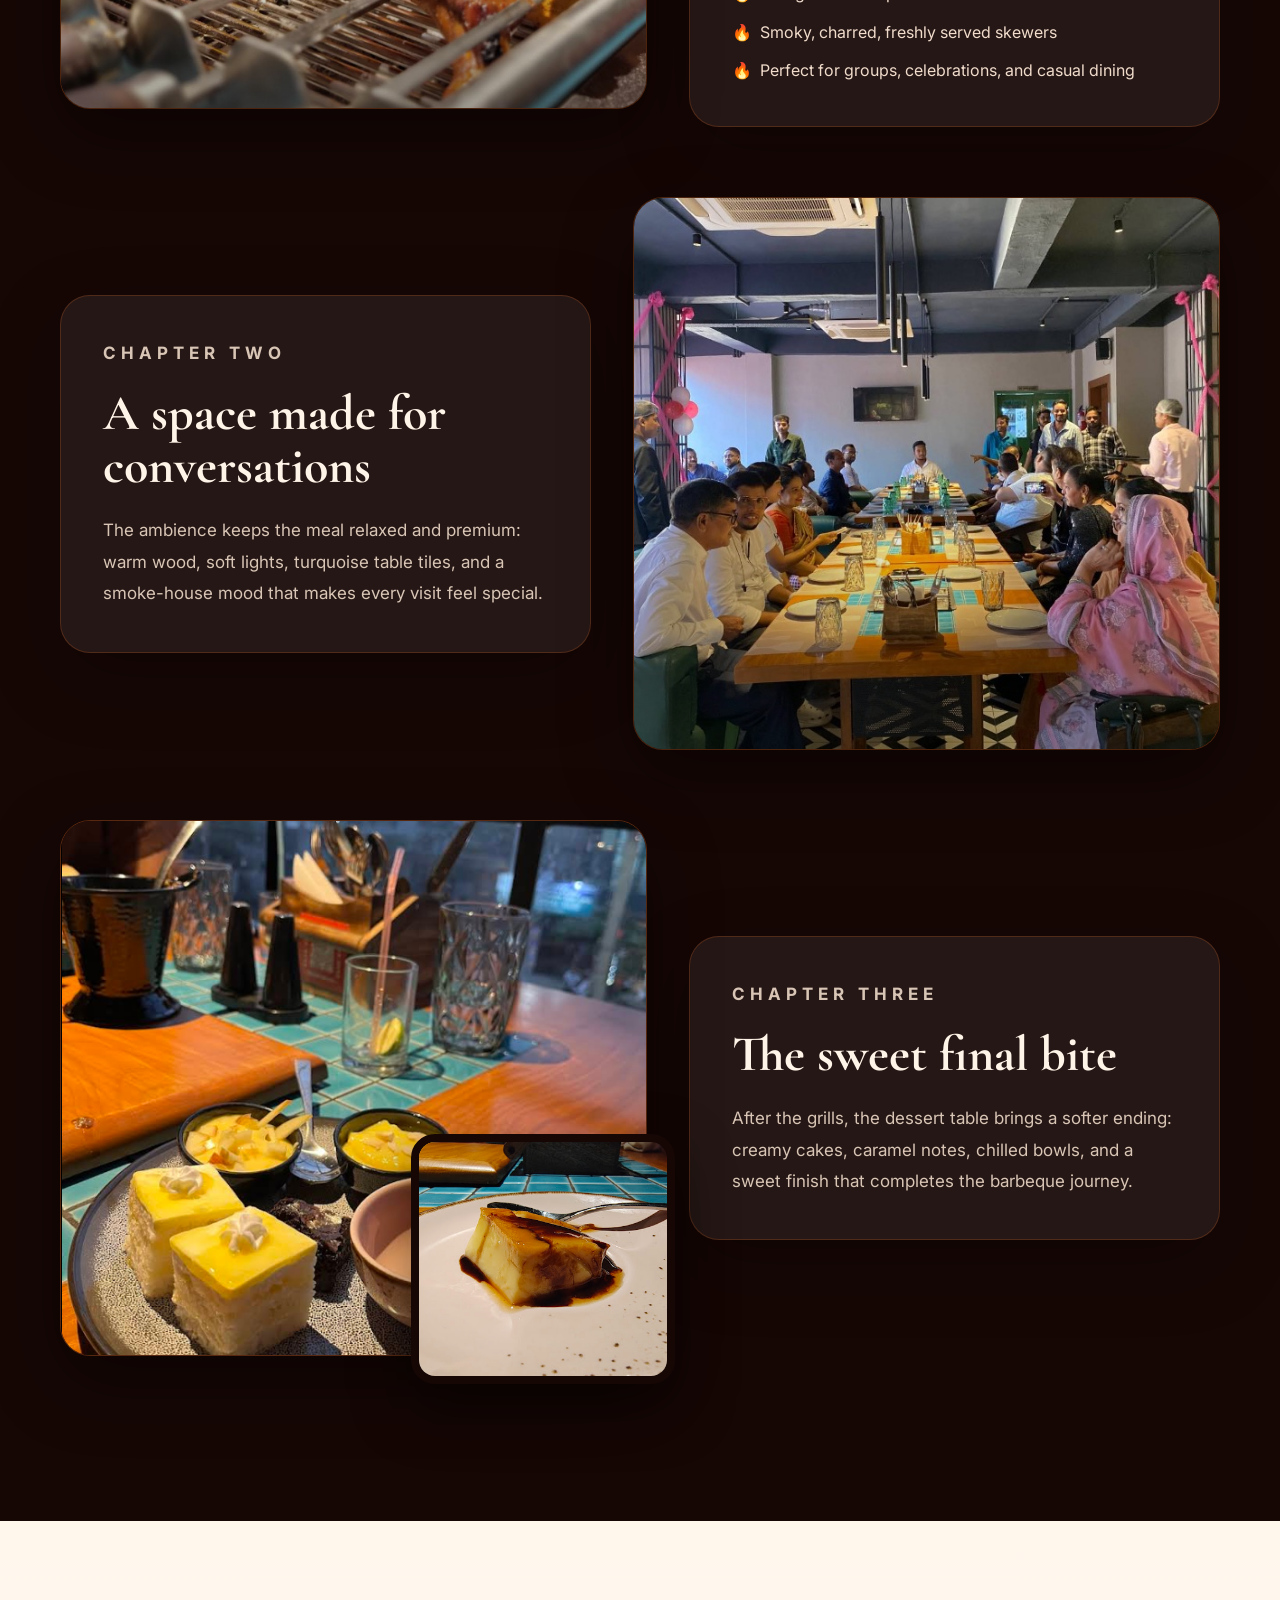
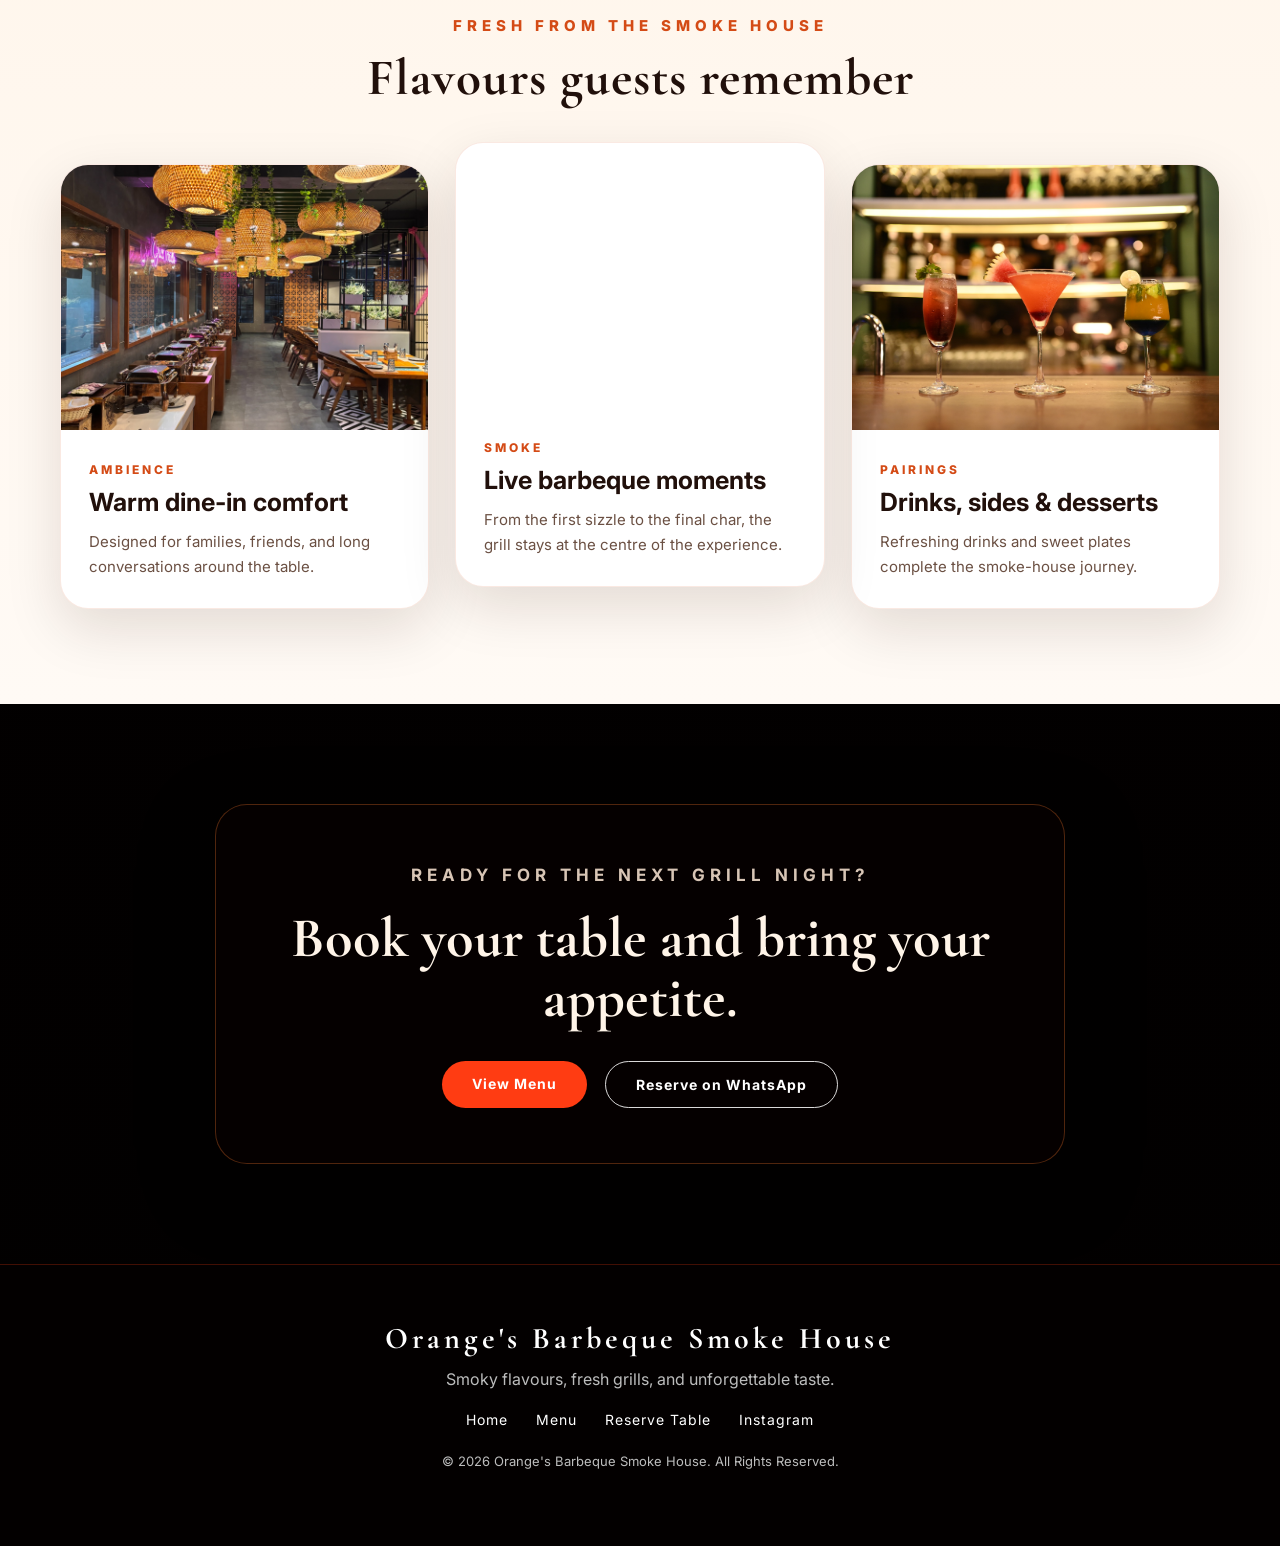
==== commit 8ea0f7b1: "Update index.html" ====
--- a/oranges-bbq-final/index.html
+++ b/oranges-bbq-final/index.html
@@ -160,8 +160,6 @@
       <div class="footer-links">
         <a href="index.html#home">Home</a>
         <a href="menu.html">Menu</a>
-        <a href="walloflove.html">Wall of Love</a>
-        <a href="contact.html">Contact</a>
         <a href="https://wa.me/916000787211?text=Hello%20Orange's%20Barbeque%20Smoke%20House%2C%20I%20want%20to%20reserve%20a%20table." target="_blank">Reserve Table</a>
         <a href="https://www.instagram.com/barbequesmokehouse2025/" target="_blank" rel="noopener noreferrer">
   Instagram
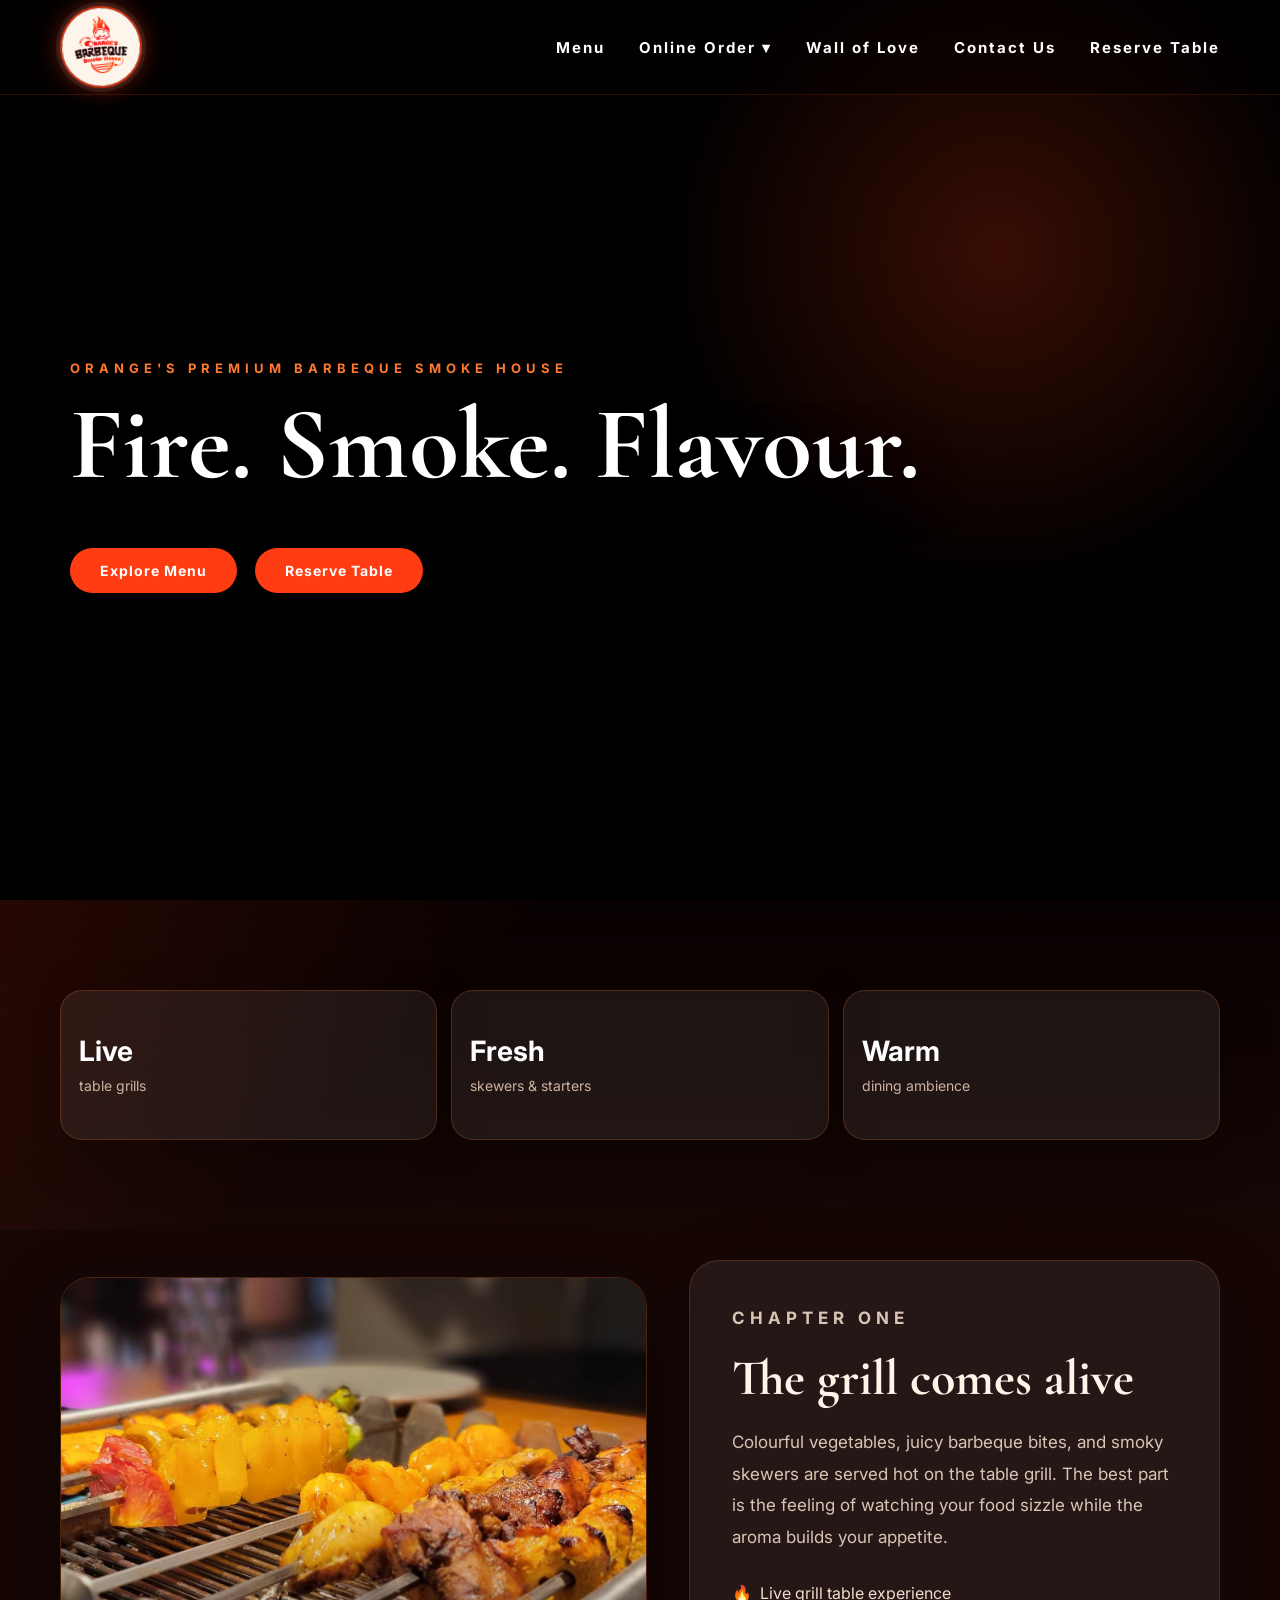
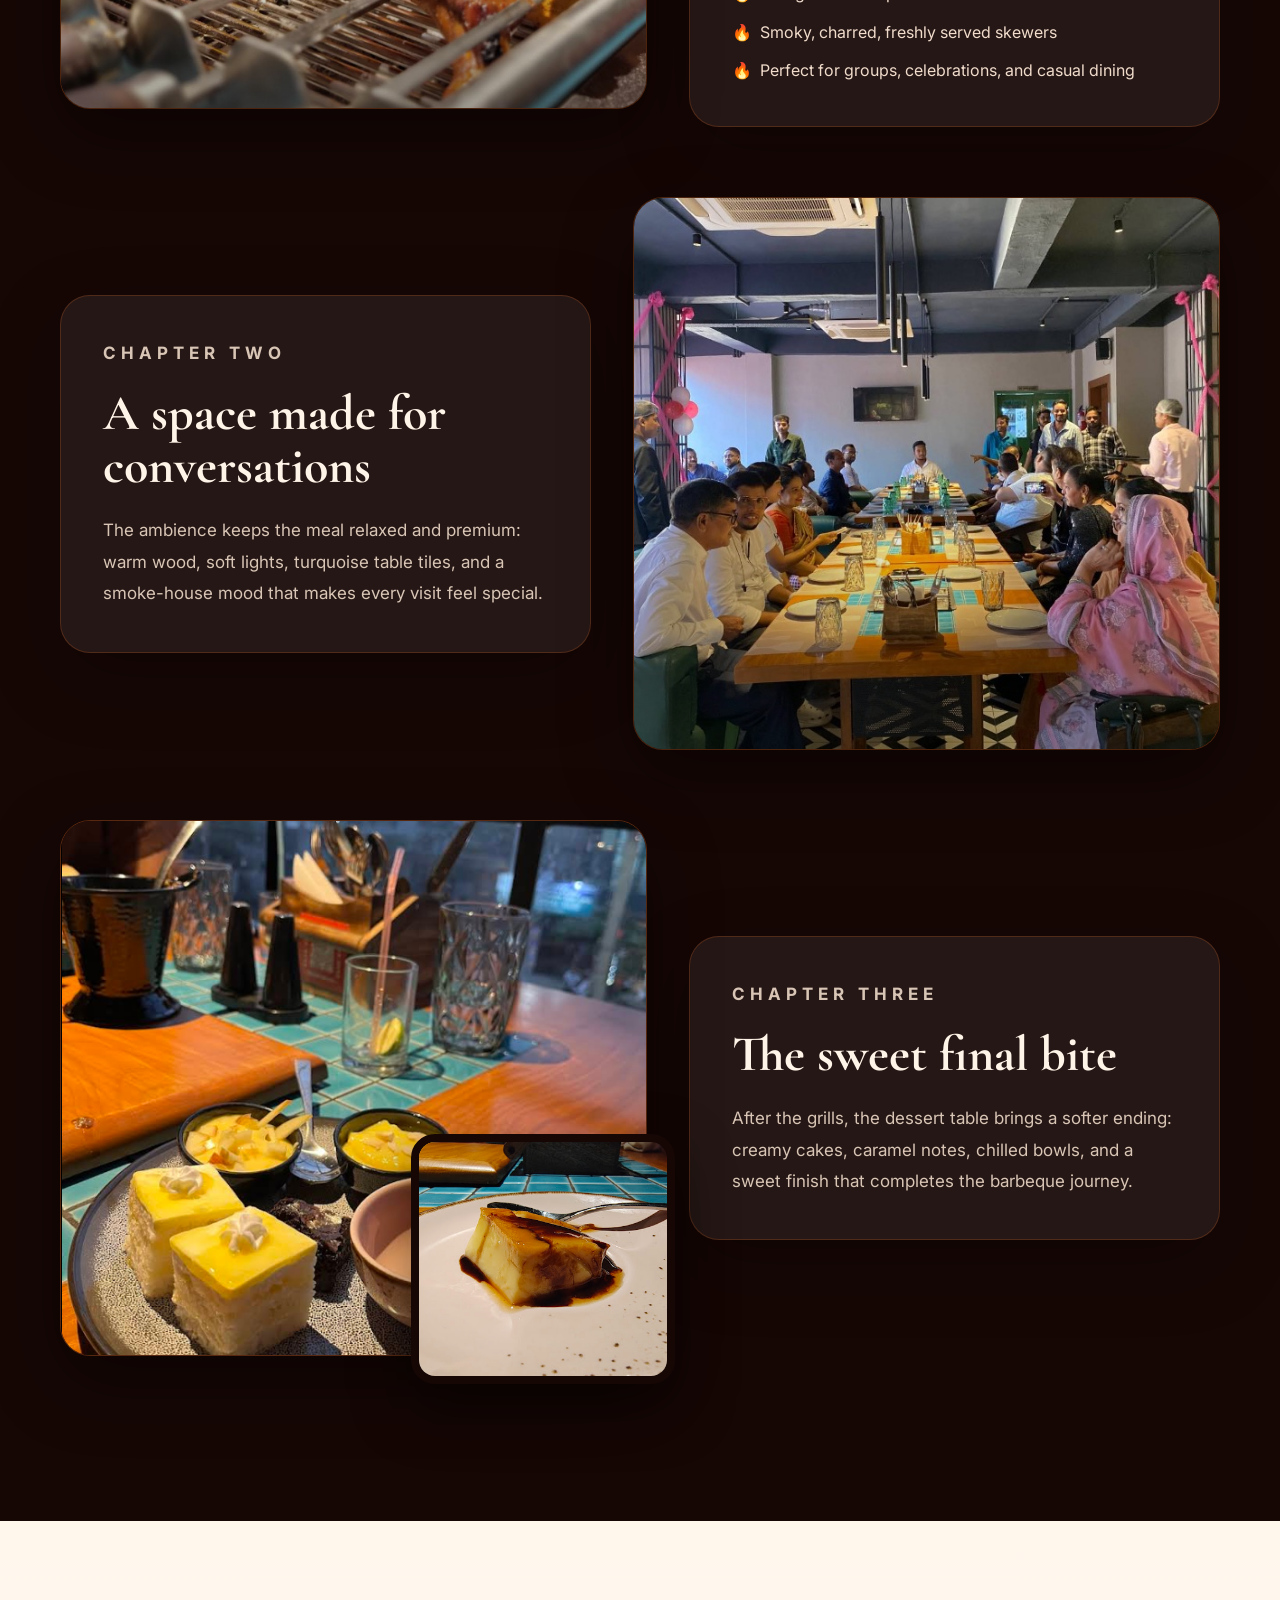
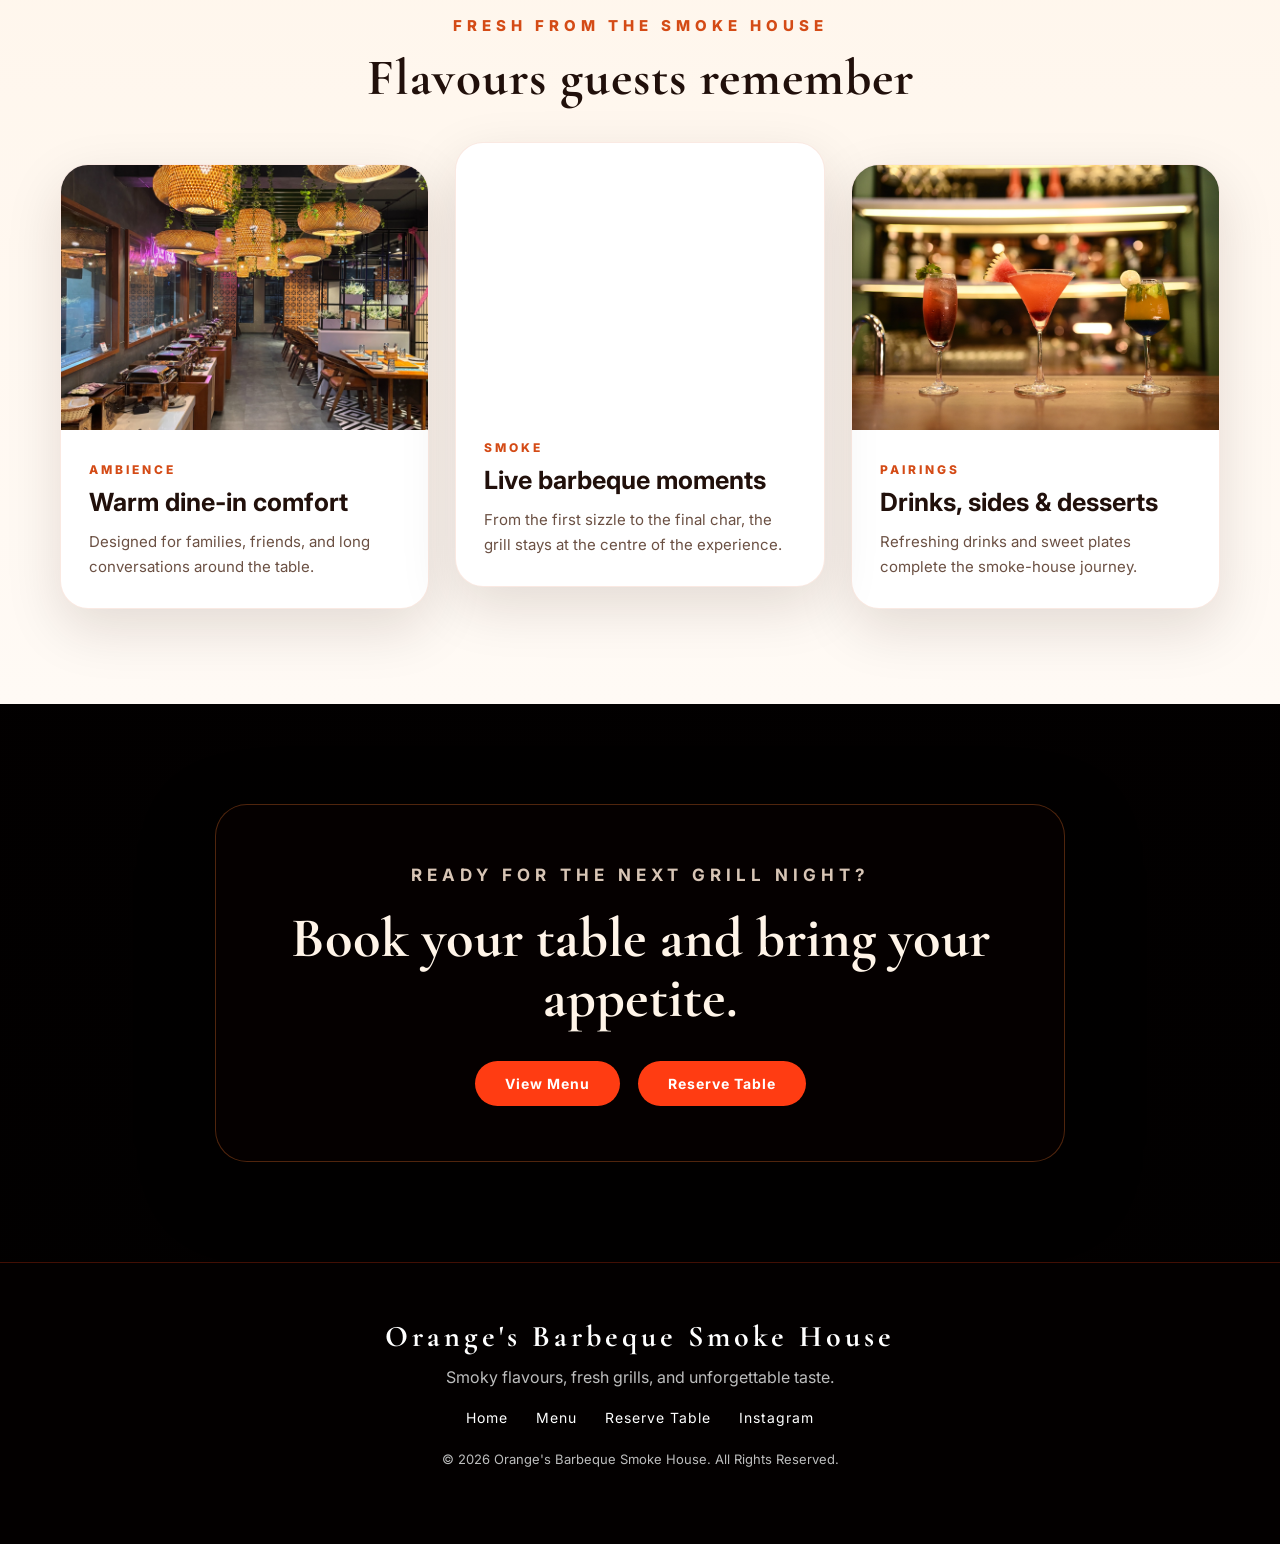
==== commit 8b444ea2: "Change reservation links to telephone Updated reservation links to use telephone instead of WhatsApp" ====
--- a/oranges-bbq-final/index.html
+++ b/oranges-bbq-final/index.html
@@ -148,7 +148,7 @@
       <h2>Book your table and bring your appetite.</h2>
       <div class="cta-buttons">
         <a href="menu.html">View Menu</a>
-        <a href="https://wa.me/916000787211?text=Hello%20Orange's%20Barbeque%20Smoke%20House%2C%20I%20want%20to%20reserve%20a%20table." target="_blank" class="outline-btn">Reserve on WhatsApp</a>
+        <a href="tel:+916000787211">Reserve Table</a>
       </div>
     </div>
   </section>
@@ -160,7 +160,7 @@
       <div class="footer-links">
         <a href="index.html#home">Home</a>
         <a href="menu.html">Menu</a>
-        <a href="https://wa.me/916000787211?text=Hello%20Orange's%20Barbeque%20Smoke%20House%2C%20I%20want%20to%20reserve%20a%20table." target="_blank">Reserve Table</a>
+        <a href="tel:+916000787211">Reserve Table</a>
         <a href="https://www.instagram.com/barbequesmokehouse2025/" target="_blank" rel="noopener noreferrer">
   Instagram
 </a>
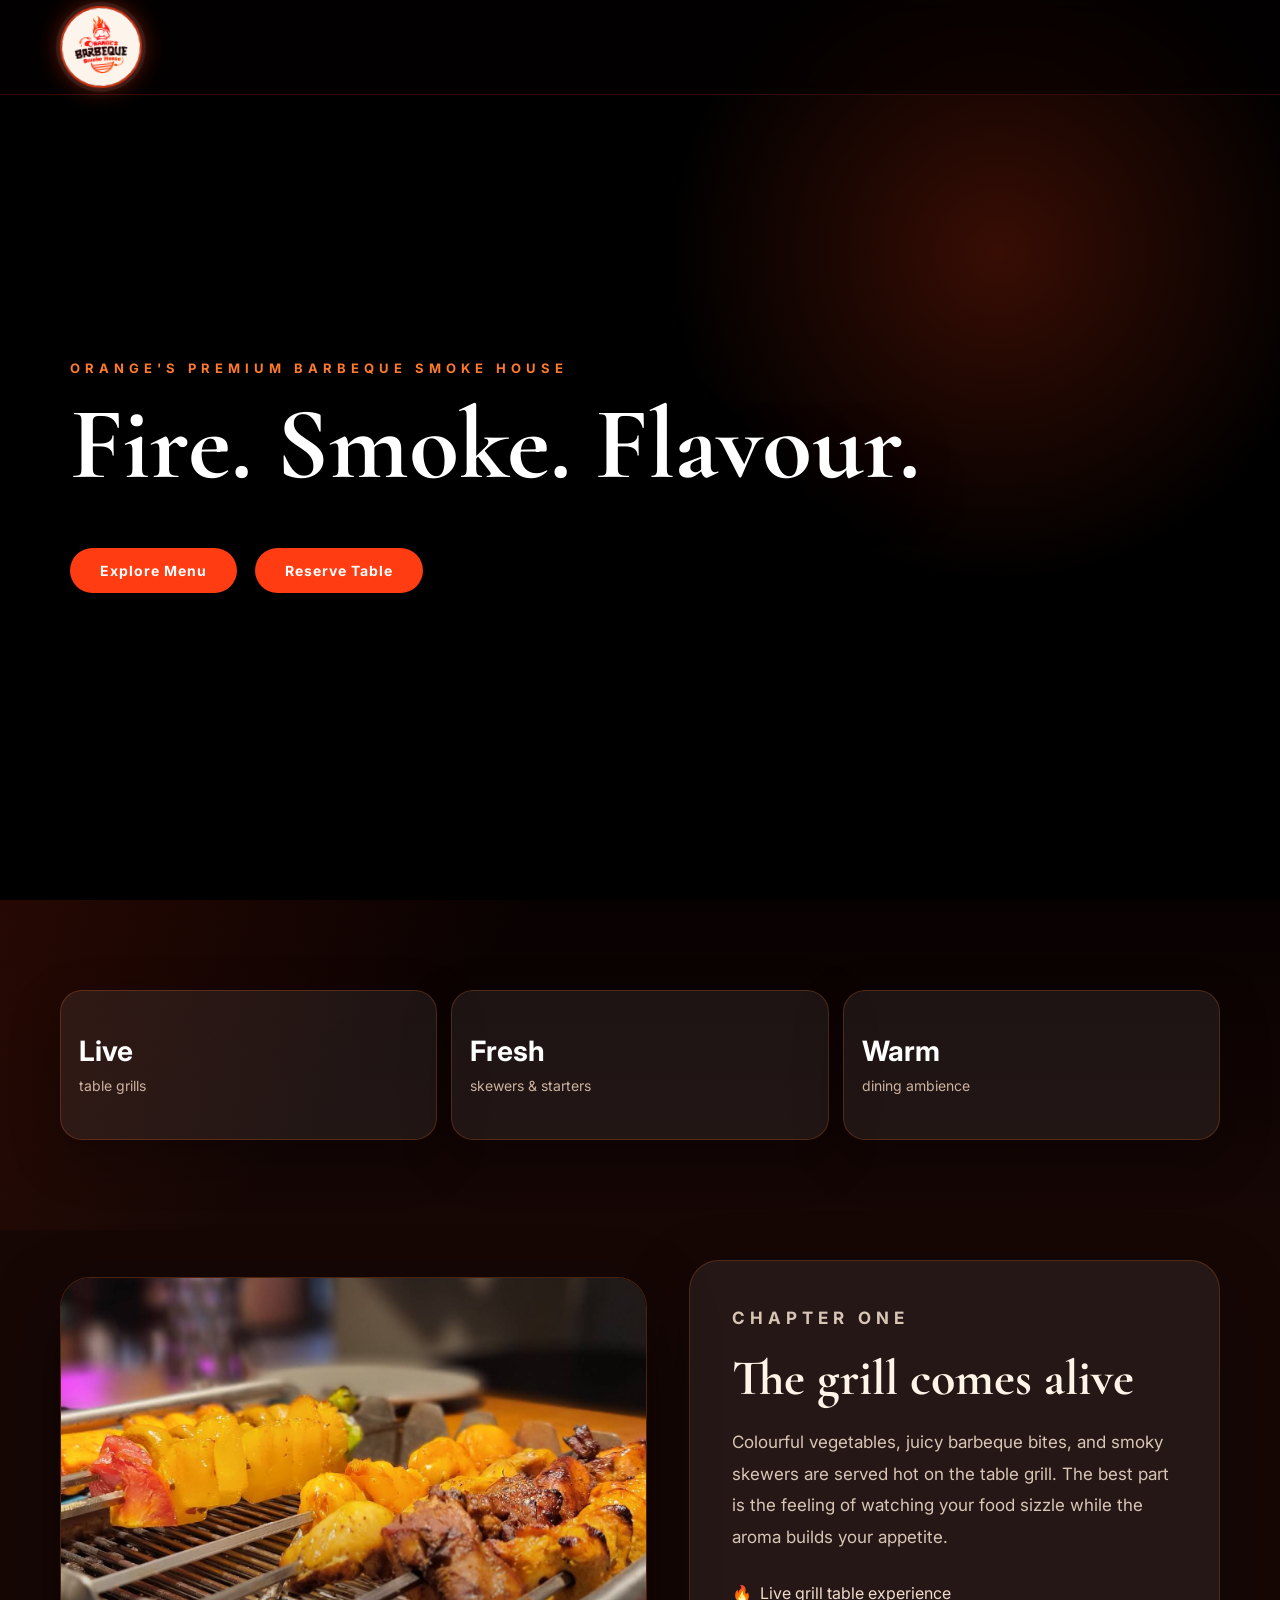
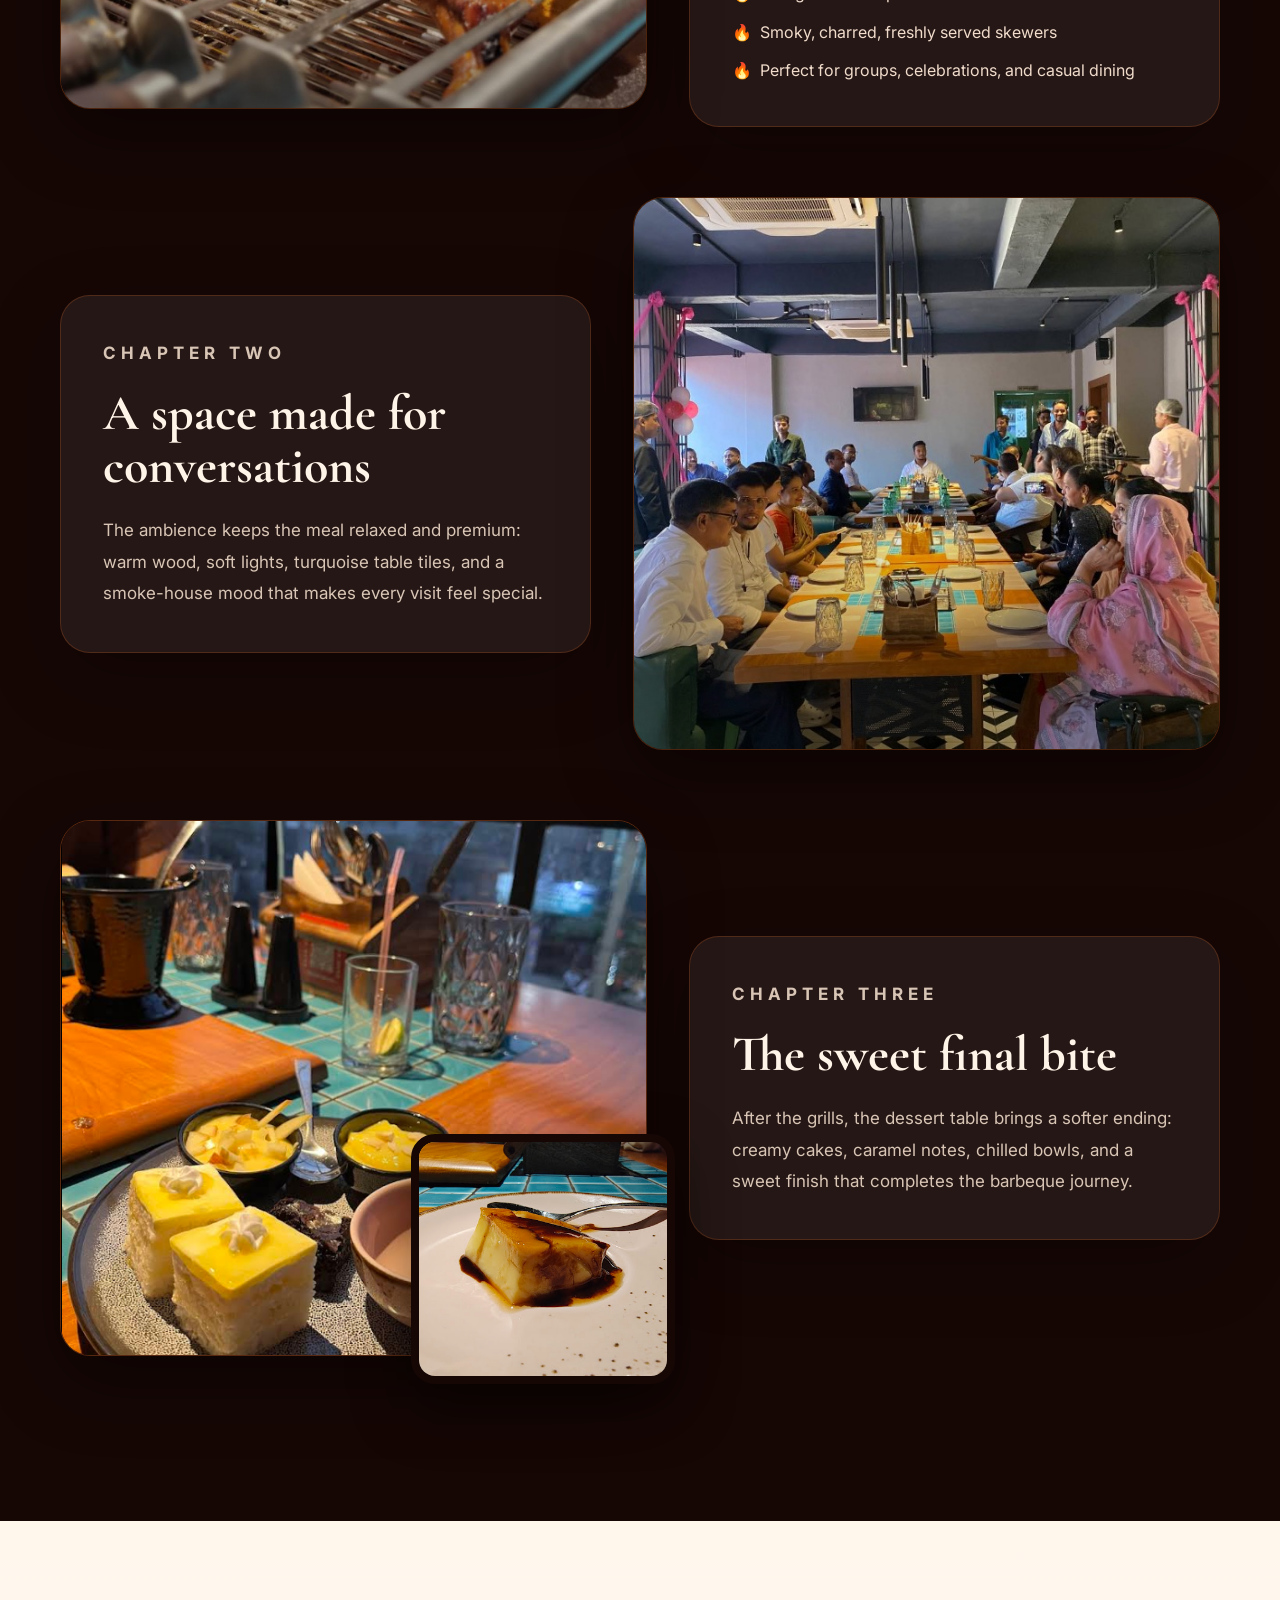
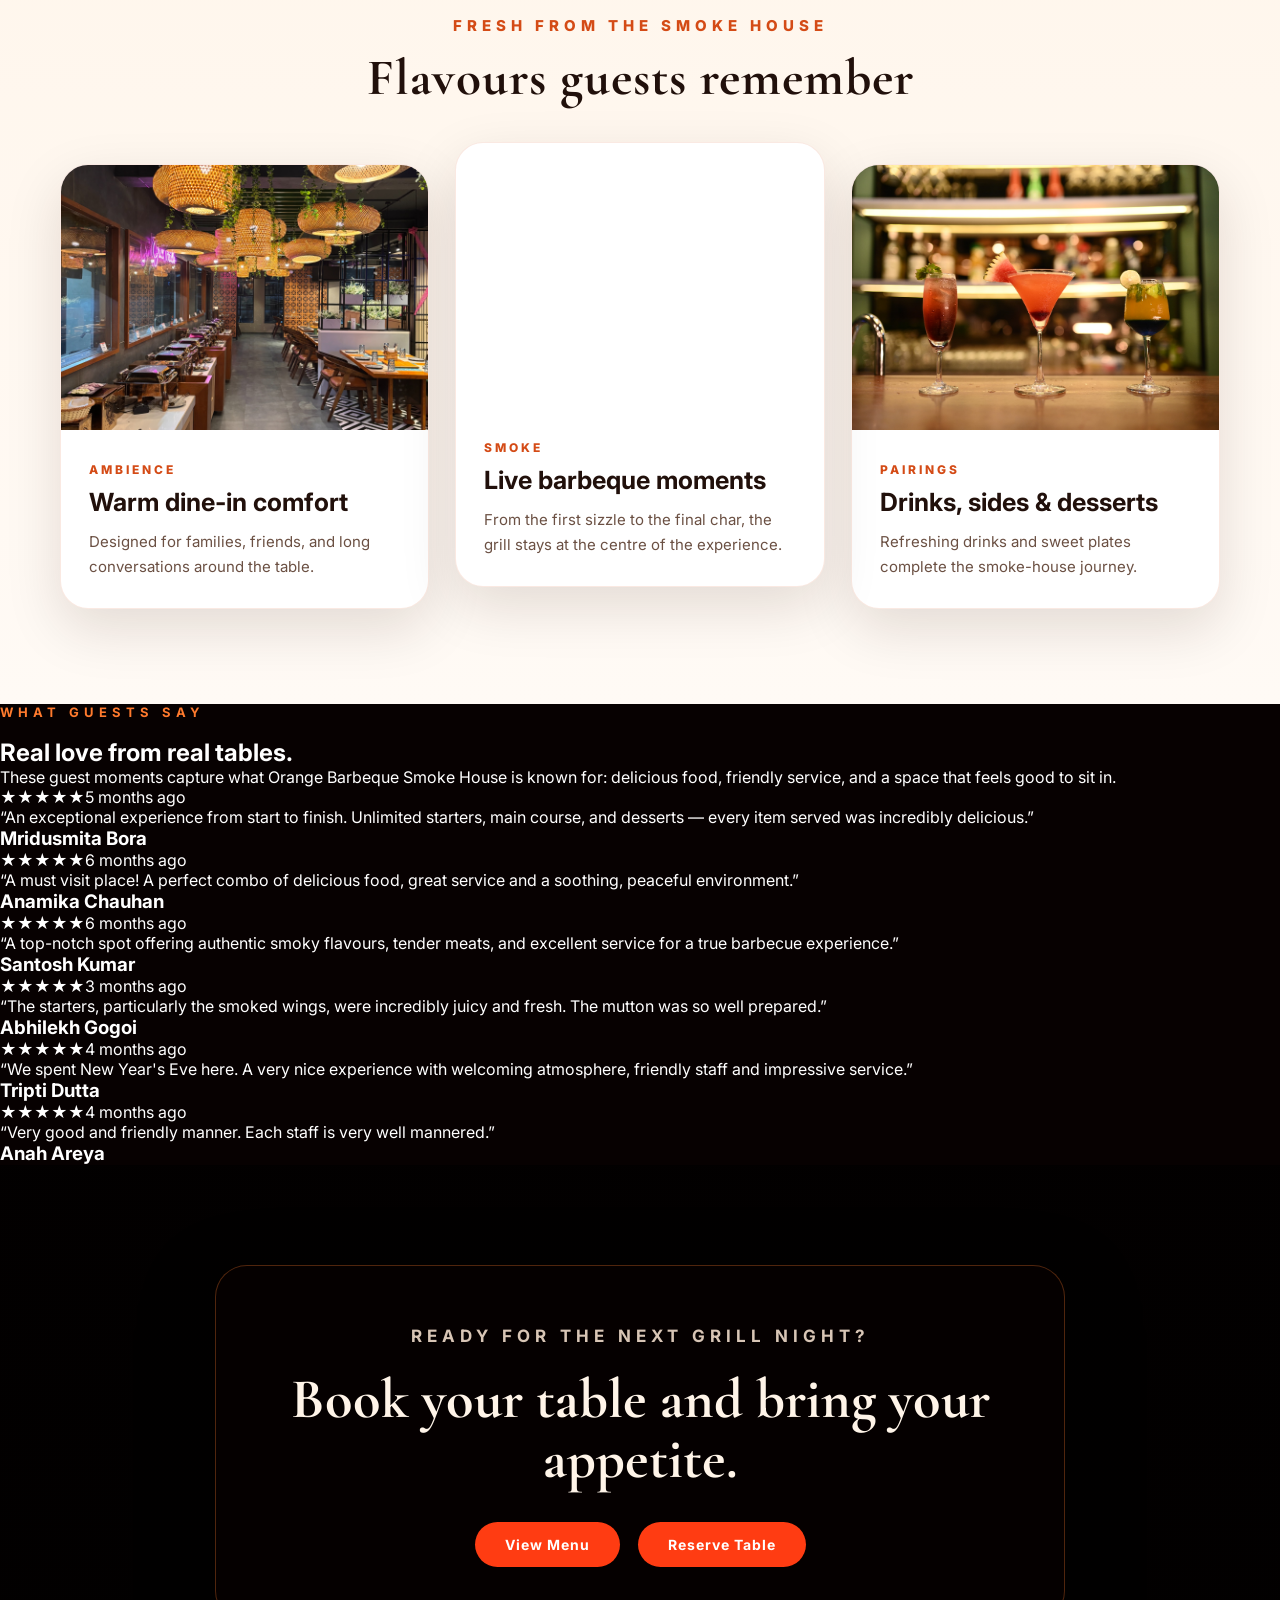
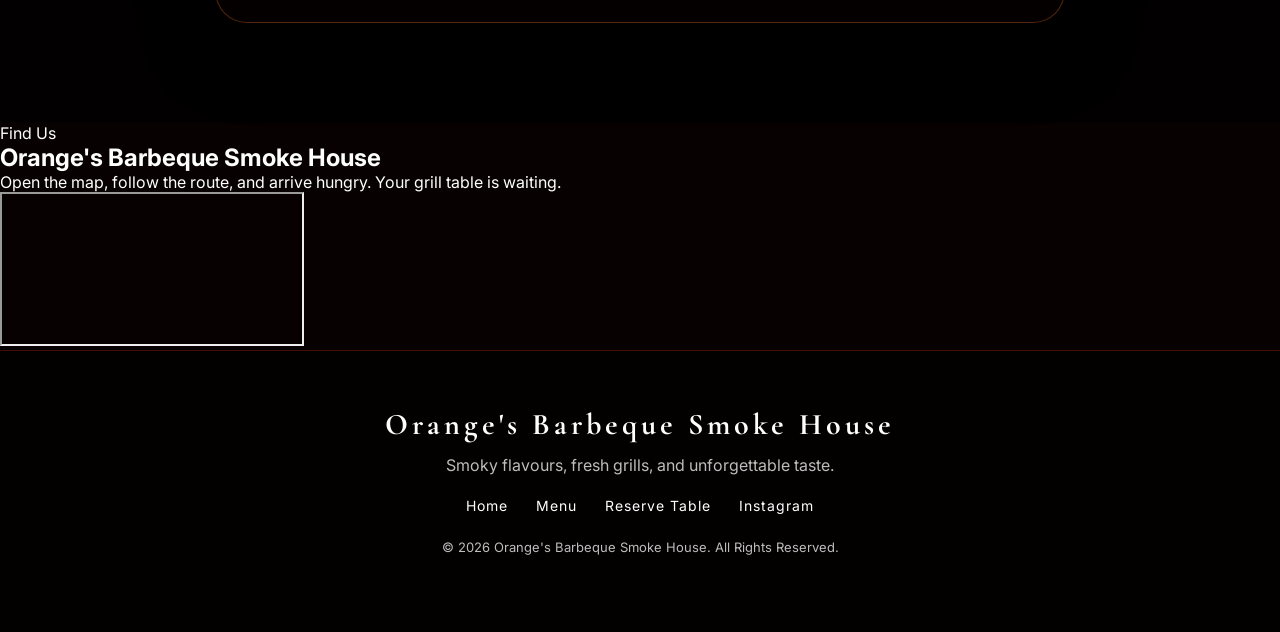
==== commit 4c3c6d98: "Update index.html" ====
--- a/oranges-bbq-final/index.html
+++ b/oranges-bbq-final/index.html
@@ -20,7 +20,7 @@
     </button>
 
     <ul class="nav-links" id="navLinks">
-      <li><a href="menu.html">Menu</a></li>
+      <!-- <li><a href="menu.html">Menu</a></li>
       <li class="dropdown" id="orderDropdown">
         <button class="dropdown-btn" type="button">Online Order ▾</button>
         <div class="dropdown-menu">
@@ -32,7 +32,7 @@
       <li><a href="contact.html">Contact Us</a></li>
       <li>
         <a href="https://wa.me/916000787211?text=Hello%20Orange's%20Barbeque%20Smoke%20House%2C%20I%20want%20to%20reserve%20a%20table." target="_blank">Reserve Table</a>
-      </li>
+      </li> -->
     </ul>
   </nav>
 
@@ -141,6 +141,24 @@
       </div>
     </div>
   </section>
+  <section class="reviews-section" id="guest-love">
+      <div class="love-container">
+        <div class="section-heading">
+          <p class="eyebrow">What guests say</p>
+          <h2>Real love from real tables.</h2>
+          <p>These guest moments capture what Orange Barbeque Smoke House is known for: delicious food, friendly service, and a space that feels good to sit in.</p>
+        </div>
+
+        <div class="review-grid">
+          <article class="review-card featured-review"><div class="review-top"><span class="stars">★★★★★</span><span>5 months ago</span></div><p>“An exceptional experience from start to finish. Unlimited starters, main course, and desserts — every item served was incredibly delicious.”</p><h3>Mridusmita Bora</h3></article>
+          <article class="review-card"><div class="review-top"><span class="stars">★★★★★</span><span>6 months ago</span></div><p>“A must visit place! A perfect combo of delicious food, great service and a soothing, peaceful environment.”</p><h3>Anamika Chauhan</h3></article>
+          <article class="review-card"><div class="review-top"><span class="stars">★★★★★</span><span>6 months ago</span></div><p>“A top-notch spot offering authentic smoky flavours, tender meats, and excellent service for a true barbecue experience.”</p><h3>Santosh Kumar</h3></article>
+          <article class="review-card"><div class="review-top"><span class="stars">★★★★★</span><span>3 months ago</span></div><p>“The starters, particularly the smoked wings, were incredibly juicy and fresh. The mutton was so well prepared.”</p><h3>Abhilekh Gogoi</h3></article>
+          <article class="review-card"><div class="review-top"><span class="stars">★★★★★</span><span>4 months ago</span></div><p>“We spent New Year's Eve here. A very nice experience with welcoming atmosphere, friendly staff and impressive service.”</p><h3>Tripti Dutta</h3></article>
+          <article class="review-card"><div class="review-top"><span class="stars">★★★★★</span><span>4 months ago</span></div><p>“Very good and friendly manner. Each staff is very well mannered.”</p><h3>Anah Areya</h3></article>
+        </div>
+      </div>
+    </section>
 
   <section class="cta-section">
     <div class="cta-content">
@@ -150,6 +168,28 @@
         <a href="menu.html">View Menu</a>
         <a href="tel:+916000787211">Reserve Table</a>
       </div>
+    </div>
+  </section>
+  <section class="map-section">
+    <div class="map-content">
+        <div>
+            <p class="eyebrow1">Find Us</p>
+            <h2>Orange's Barbeque Smoke House</h2>
+            <p>
+                Open the map, follow the route, and arrive hungry.
+                Your grill table is waiting.
+            </p>
+        </div>
+
+    </div>
+
+    <div class="map-box">
+        <iframe
+            src="https://www.google.com/maps?q=Orange%27s%20Barbeque%20Smoke%20House&output=embed"
+            loading="lazy"
+            allowfullscreen
+            referrerpolicy="no-referrer-when-downgrade">
+        </iframe>
     </div>
   </section>
 
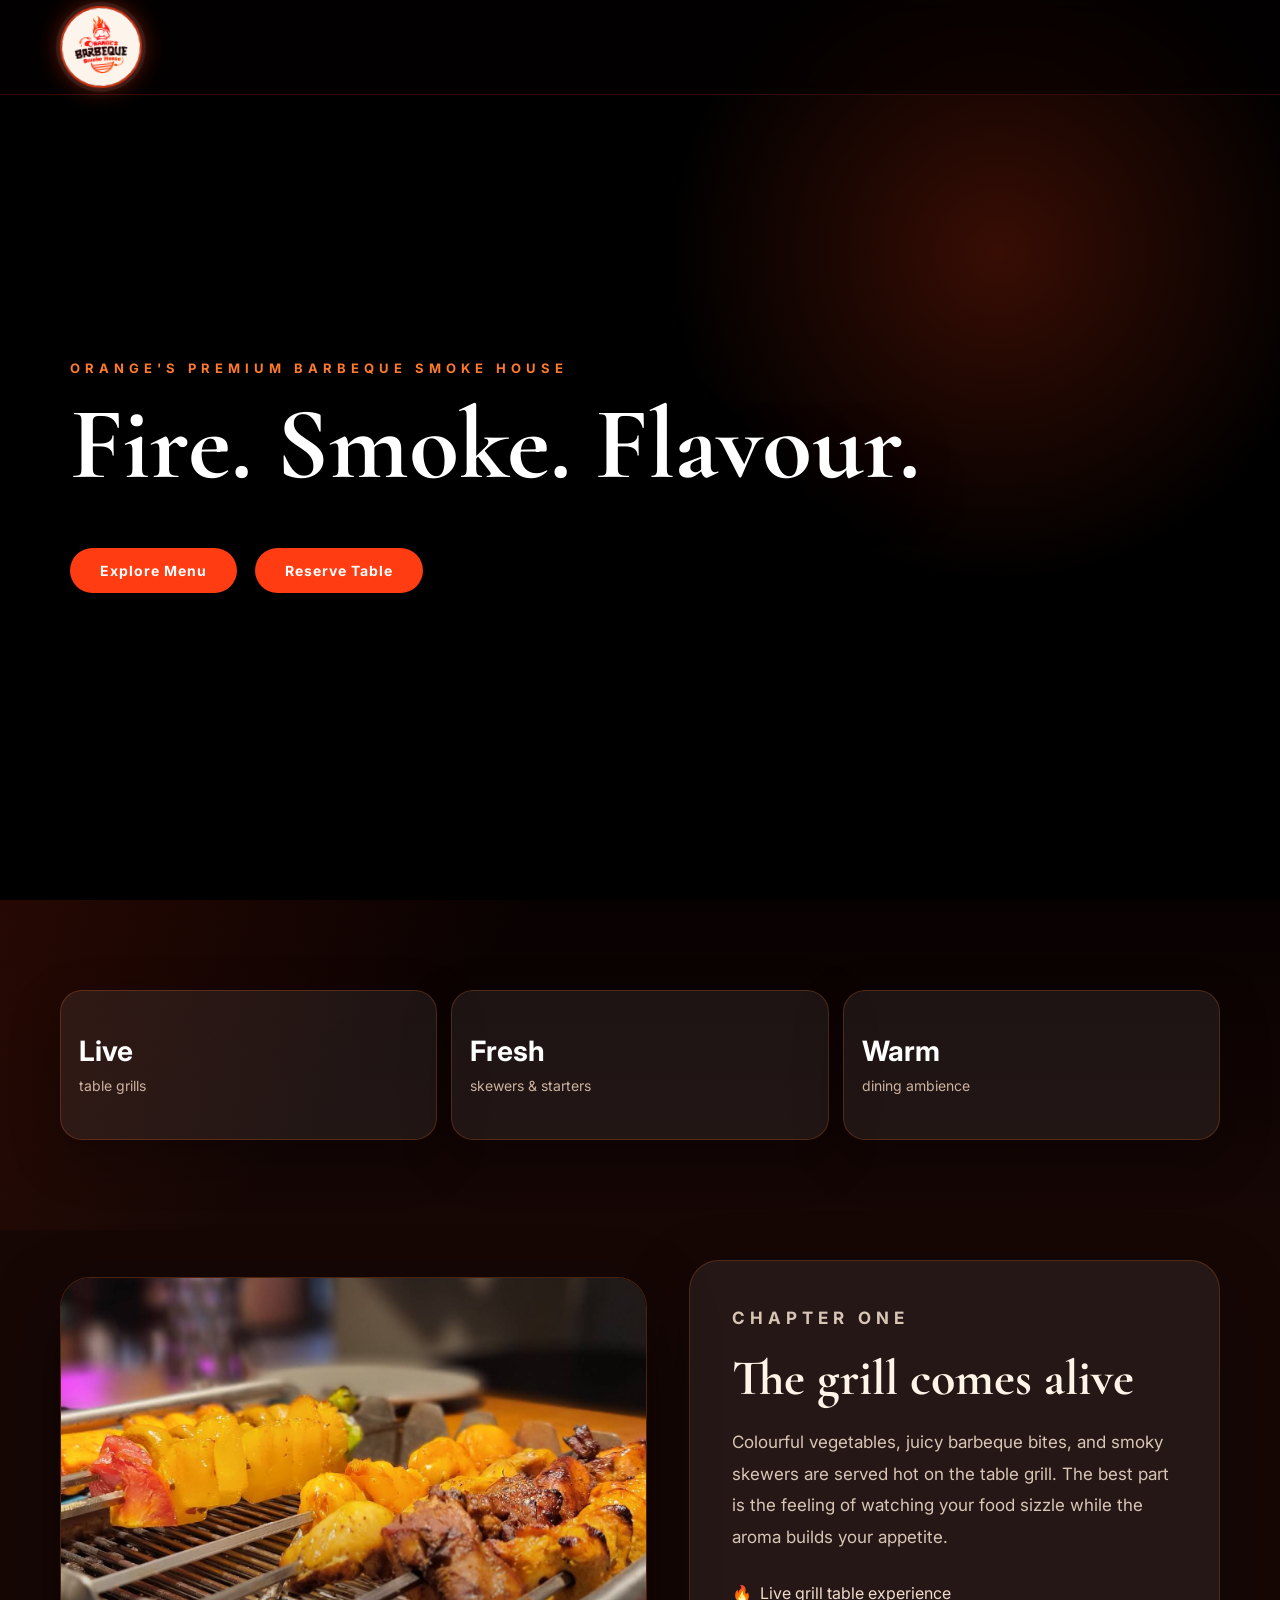
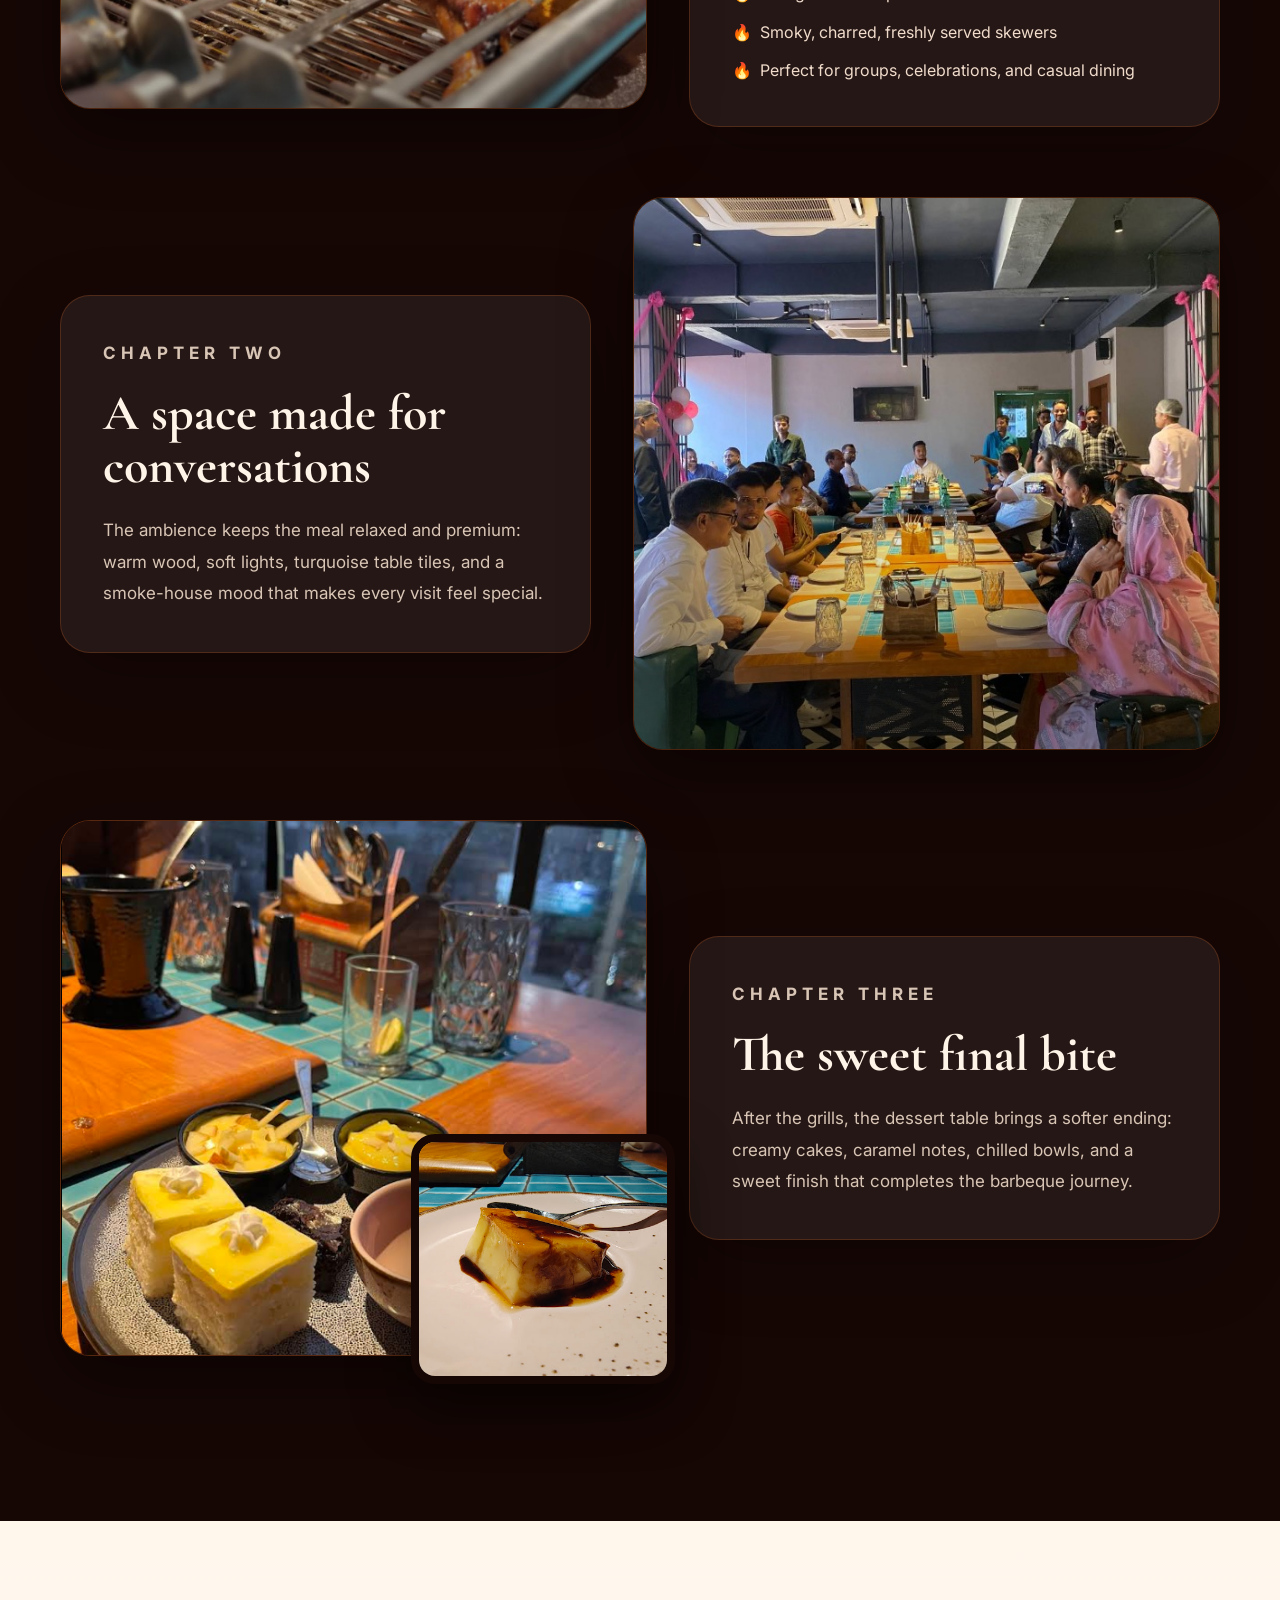
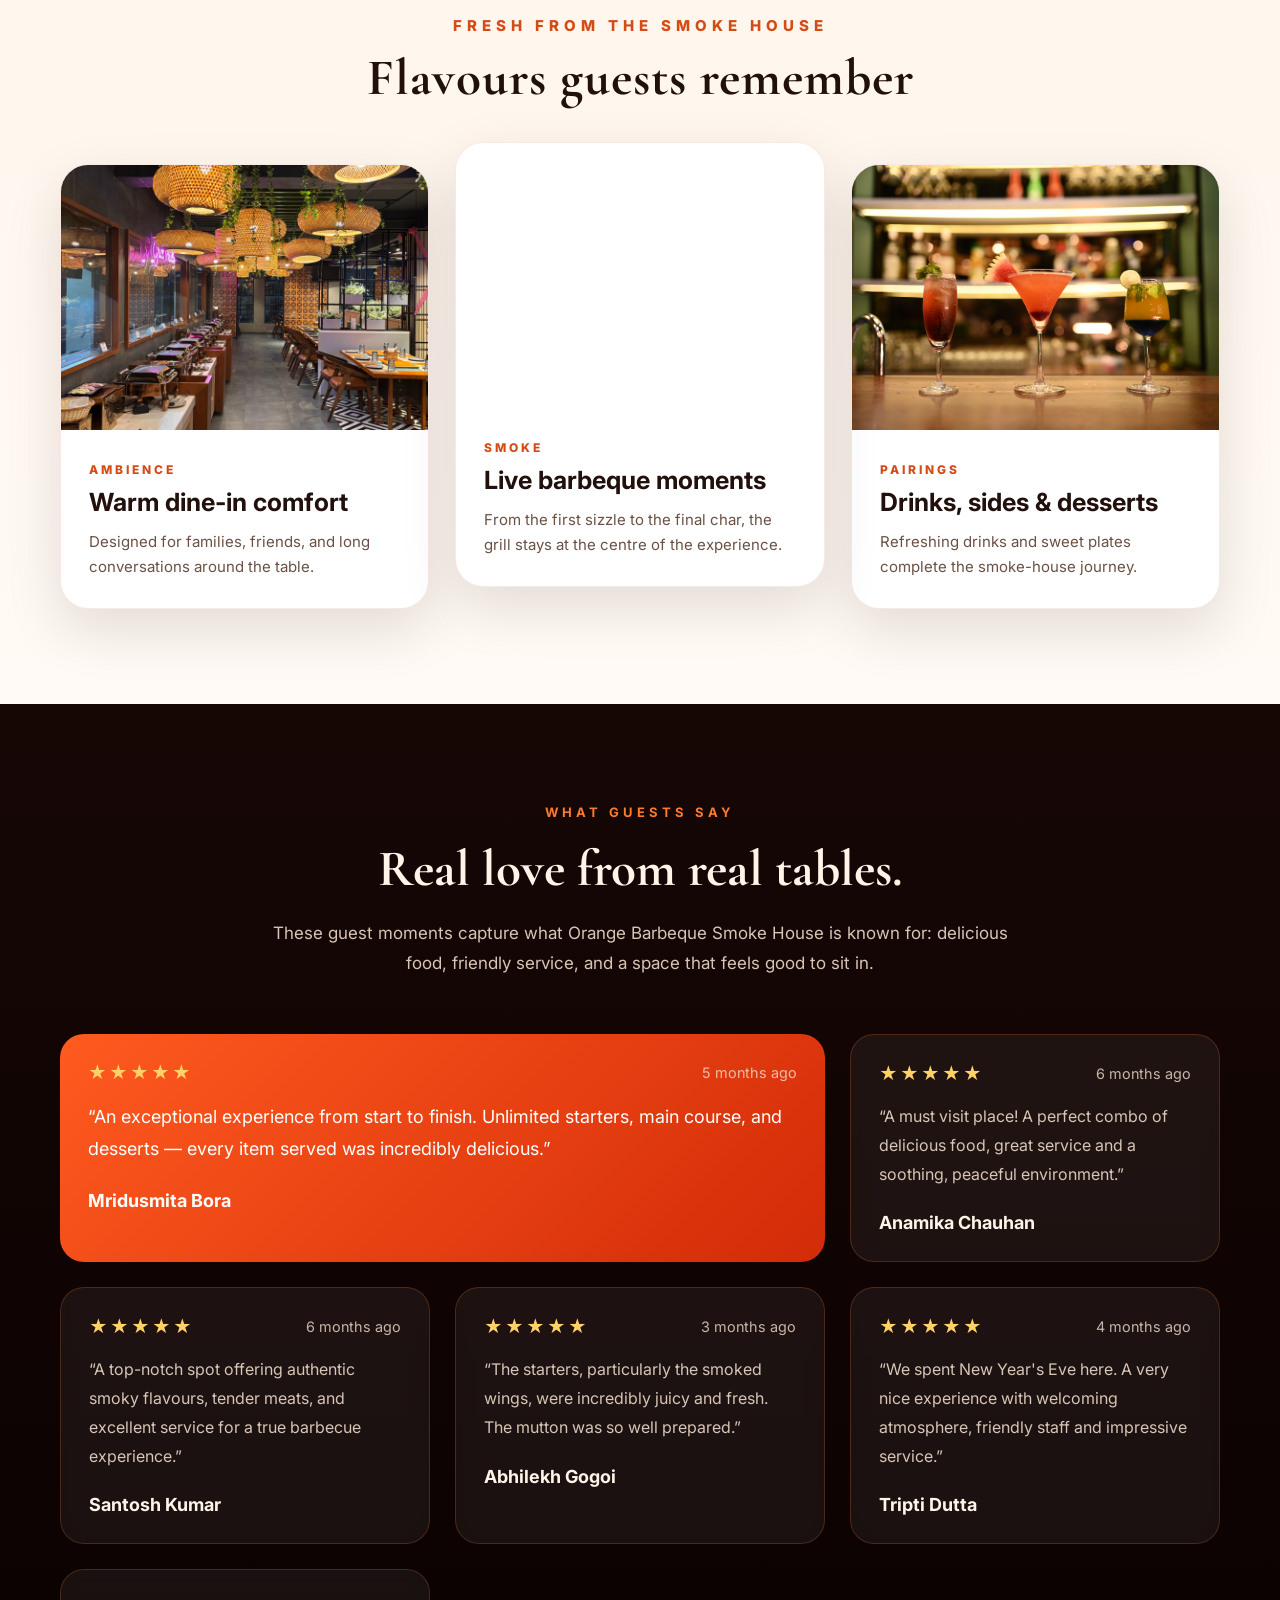
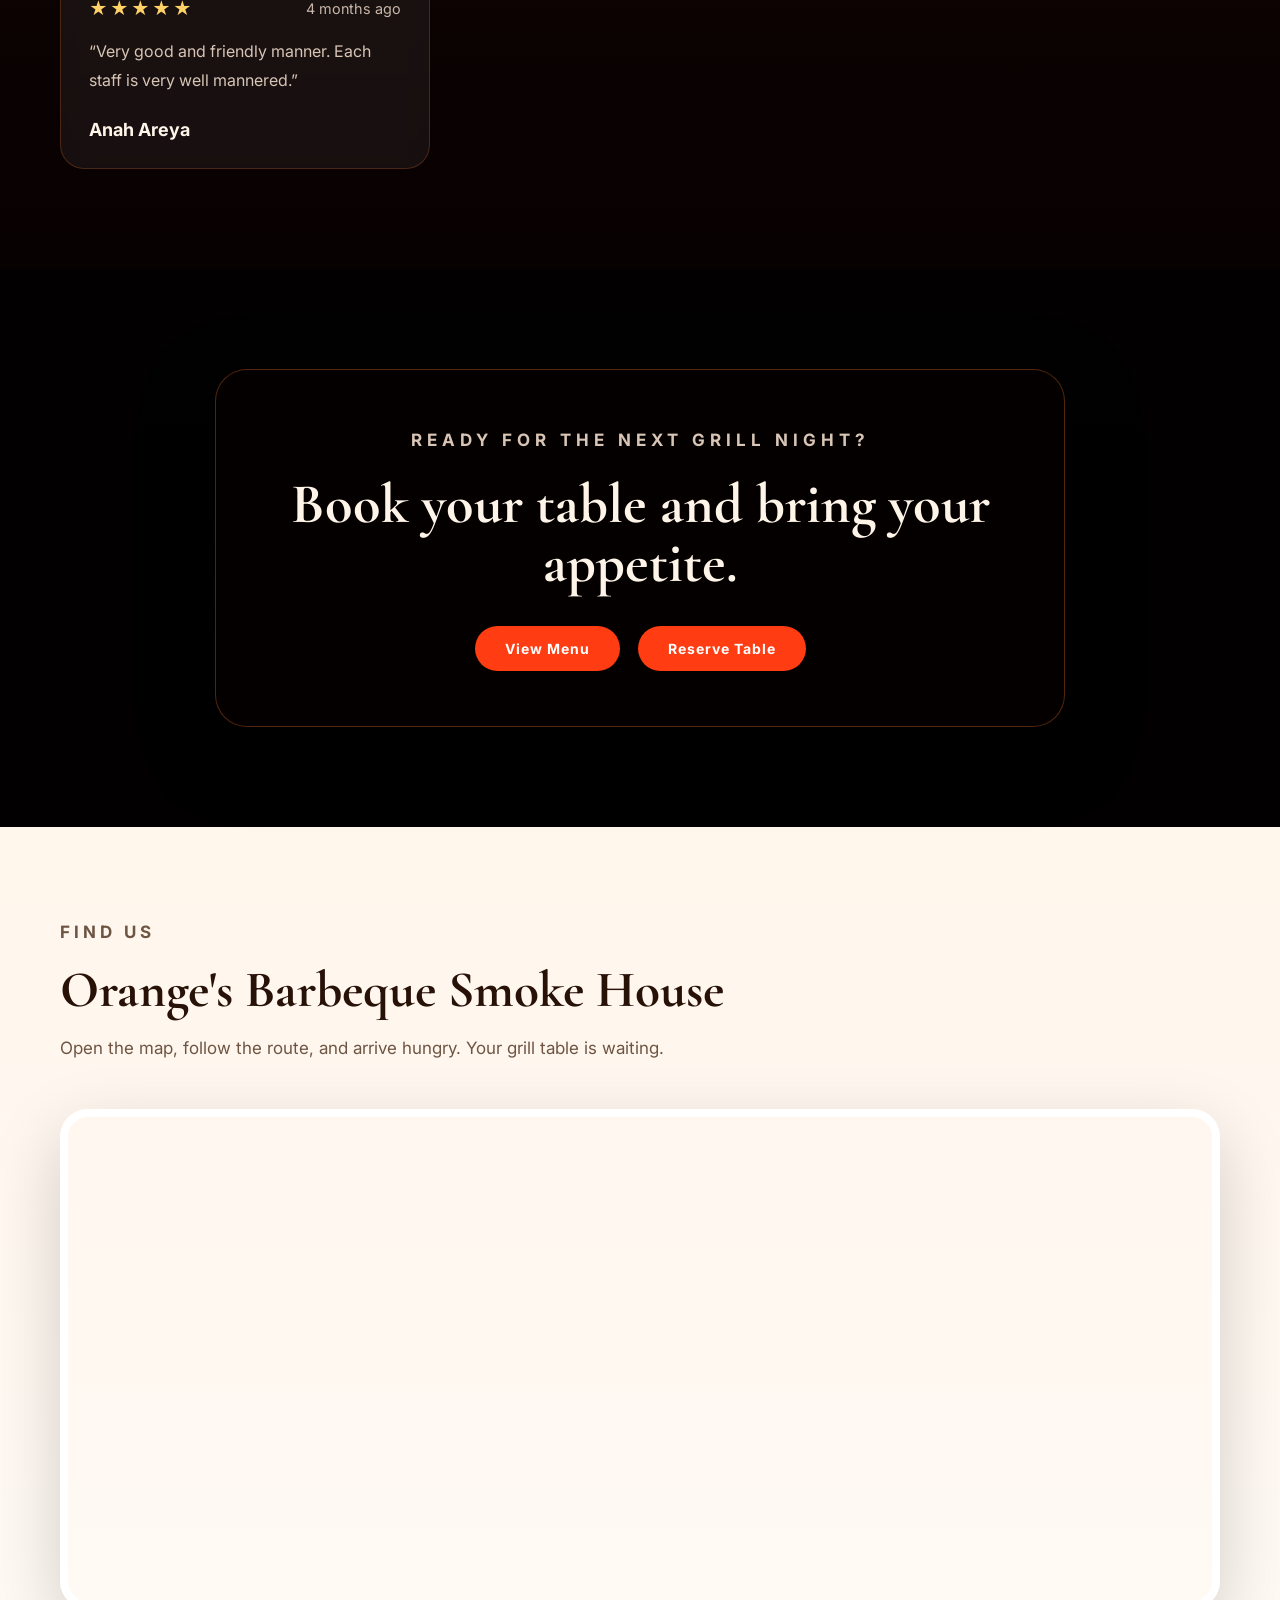
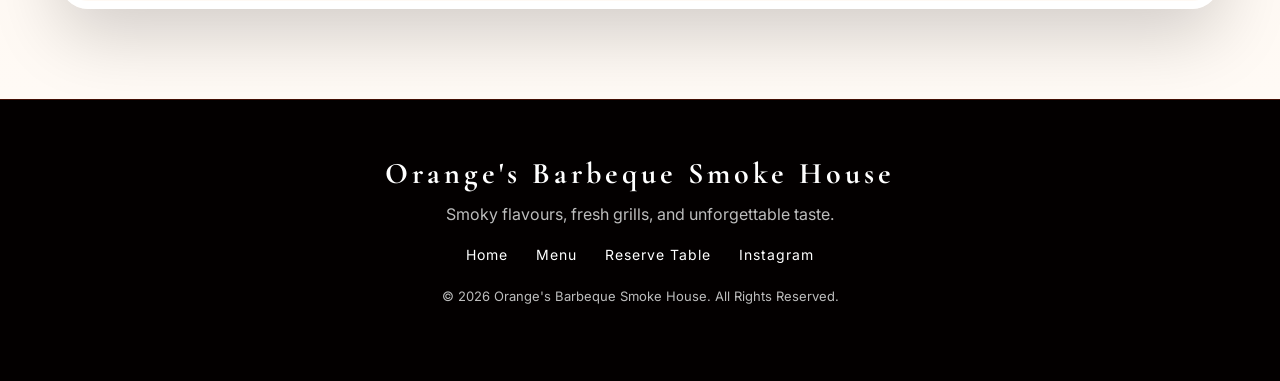
==== commit 976d83ad: "Remove menu button from index.html Removed the menu button from the navigation." ====
--- a/oranges-bbq-final/index.html
+++ b/oranges-bbq-final/index.html
@@ -15,9 +15,7 @@
       <img src="./assets/logo.jpeg" alt="Orange's Barbeque Smoke House Logo" />
     </a>
 
-    <button class="menu-btn" id="menuBtn" aria-label="Open navigation">
-      <span></span><span></span><span></span>
-    </button>
+   
 
     <ul class="nav-links" id="navLinks">
       <!-- <li><a href="menu.html">Menu</a></li>
--- a/oranges-bbq-final/style.css
+++ b/oranges-bbq-final/style.css
@@ -298,6 +298,259 @@
 }
 .signature-card h3 { font-size: 25px; margin-bottom: 12px; }
 .signature-card p { color: #6b5043; line-height: 1.7; font-size: 15px; }
+
+/* ===========================
+   REVIEWS SECTION
+=========================== */
+
+.reviews-section {
+    padding: 100px 60px;
+    background: linear-gradient(180deg, #160705 0%, #080101 100%);
+}
+
+.love-container {
+    max-width: 1180px;
+    margin: auto;
+}
+
+.section-heading {
+    max-width: 760px;
+    margin: 0 auto 55px;
+    text-align: center;
+}
+
+.section-heading .eyebrow {
+    color: var(--ember-soft);
+    letter-spacing: 4px;
+    font-weight: 700;
+    text-transform: uppercase;
+}
+
+.section-heading h2 {
+    font-family: "Cormorant Garamond", serif;
+    font-size: clamp(36px,4vw,56px);
+    color: var(--cream);
+    margin: 12px 0 18px;
+}
+
+.section-heading p:last-child {
+    color: var(--muted);
+    font-size: 17px;
+    line-height: 1.8;
+}
+
+/* Grid */
+
+.review-grid {
+    display: grid;
+    grid-template-columns: repeat(3,1fr);
+    gap: 25px;
+}
+
+/* Card */
+
+.review-card {
+    background: rgba(255,255,255,0.06);
+    border: 1px solid rgba(255,122,45,0.22);
+    border-radius: 24px;
+    padding: 28px;
+    backdrop-filter: blur(8px);
+    transition: .35s ease;
+}
+
+.review-card:hover {
+    transform: translateY(-8px);
+    border-color: var(--ember);
+    box-shadow: 0 25px 60px rgba(0,0,0,.35);
+}
+
+/* Featured Review */
+
+.featured-review {
+    grid-column: span 2;
+    background: linear-gradient(135deg,#ff5a1f,#d22b08);
+    color: #fff;
+    border: none;
+}
+
+.review-top {
+    display: flex;
+    justify-content: space-between;
+    align-items: center;
+    margin-bottom: 18px;
+    font-size: .9rem;
+    color: rgba(255,255,255,.65);
+}
+
+.review-card:not(.featured-review) .review-top {
+    color: #c8b6a8;
+}
+
+.stars {
+    color: #FFD166;
+    font-size: 18px;
+    letter-spacing: 2px;
+}
+
+.review-card p {
+    color: var(--muted);
+    line-height: 1.8;
+    font-size: 16px;
+}
+
+.featured-review p {
+    color: #fff;
+    font-size: 18px;
+}
+
+.review-card h3 {
+    margin-top: 24px;
+    color: var(--cream);
+    font-size: 18px;
+    font-weight: 700;
+}
+
+.featured-review h3 {
+    color: #fff;
+}
+
+/* Responsive */
+
+@media (max-width:992px){
+
+    .review-grid{
+        grid-template-columns:1fr 1fr;
+    }
+
+    .featured-review{
+        grid-column:span 2;
+    }
+
+}
+
+@media (max-width:768px){
+
+    .reviews-section{
+        padding:70px 20px;
+    }
+
+    .review-grid{
+        grid-template-columns:1fr;
+    }
+
+    .featured-review{
+        grid-column:span 1;
+    }
+
+    .section-heading h2{
+        font-size:38px;
+    }
+
+}
+
+
+/* ==========================
+   GOOGLE MAP SECTION
+========================== */
+
+.map-section{
+    padding:90px 60px;
+    background:linear-gradient(180deg,#fff6ec,#fffaf5);
+    color:#281208;
+}
+
+.map-content{
+    max-width:1180px;
+    margin:0 auto 45px;
+    display:flex;
+    justify-content:space-between;
+    align-items:center;
+    gap:30px;
+    flex-wrap:wrap;
+}
+
+.map-content h2{
+    font-family:"Cormorant Garamond",serif;
+    font-size:clamp(36px,4vw,54px);
+    margin:12px 0;
+    color:#281208;
+}
+
+.map-content p{
+    color:#6e5543;
+    font-size:17px;
+    line-height:1.8;
+    max-width:620px;
+}
+
+.eyebrow1{
+    color:var(--ember);
+    letter-spacing:4px;
+    text-transform:uppercase;
+    font-size:13px;
+    font-weight:700;
+}
+
+.menu-link{
+    display:inline-block;
+    padding:15px 32px;
+    border-radius:50px;
+    background:var(--ember);
+    color:#fff;
+    text-decoration:none;
+    font-weight:700;
+    transition:.3s ease;
+    white-space:nowrap;
+}
+
+.menu-link:hover{
+    background:#111;
+    transform:translateY(-4px);
+}
+
+.map-box{
+    max-width:1180px;
+    height:500px;
+    margin:auto;
+    overflow:hidden;
+    border-radius:28px;
+    border:8px solid #fff;
+    box-shadow:0 25px 70px rgba(0,0,0,.18);
+}
+
+.map-box iframe{
+    width:100%;
+    height:100%;
+    border:0;
+}
+
+/* Responsive */
+
+@media(max-width:768px){
+
+    .map-section{
+        padding:70px 20px;
+    }
+
+    .map-content{
+        flex-direction:column;
+        align-items:flex-start;
+    }
+
+    .map-content h2{
+        font-size:38px;
+    }
+
+    .menu-link{
+        width:100%;
+        text-align:center;
+    }
+
+    .map-box{
+        height:350px;
+    }
+}
+
 
 /* CTA */
 .cta-section {
